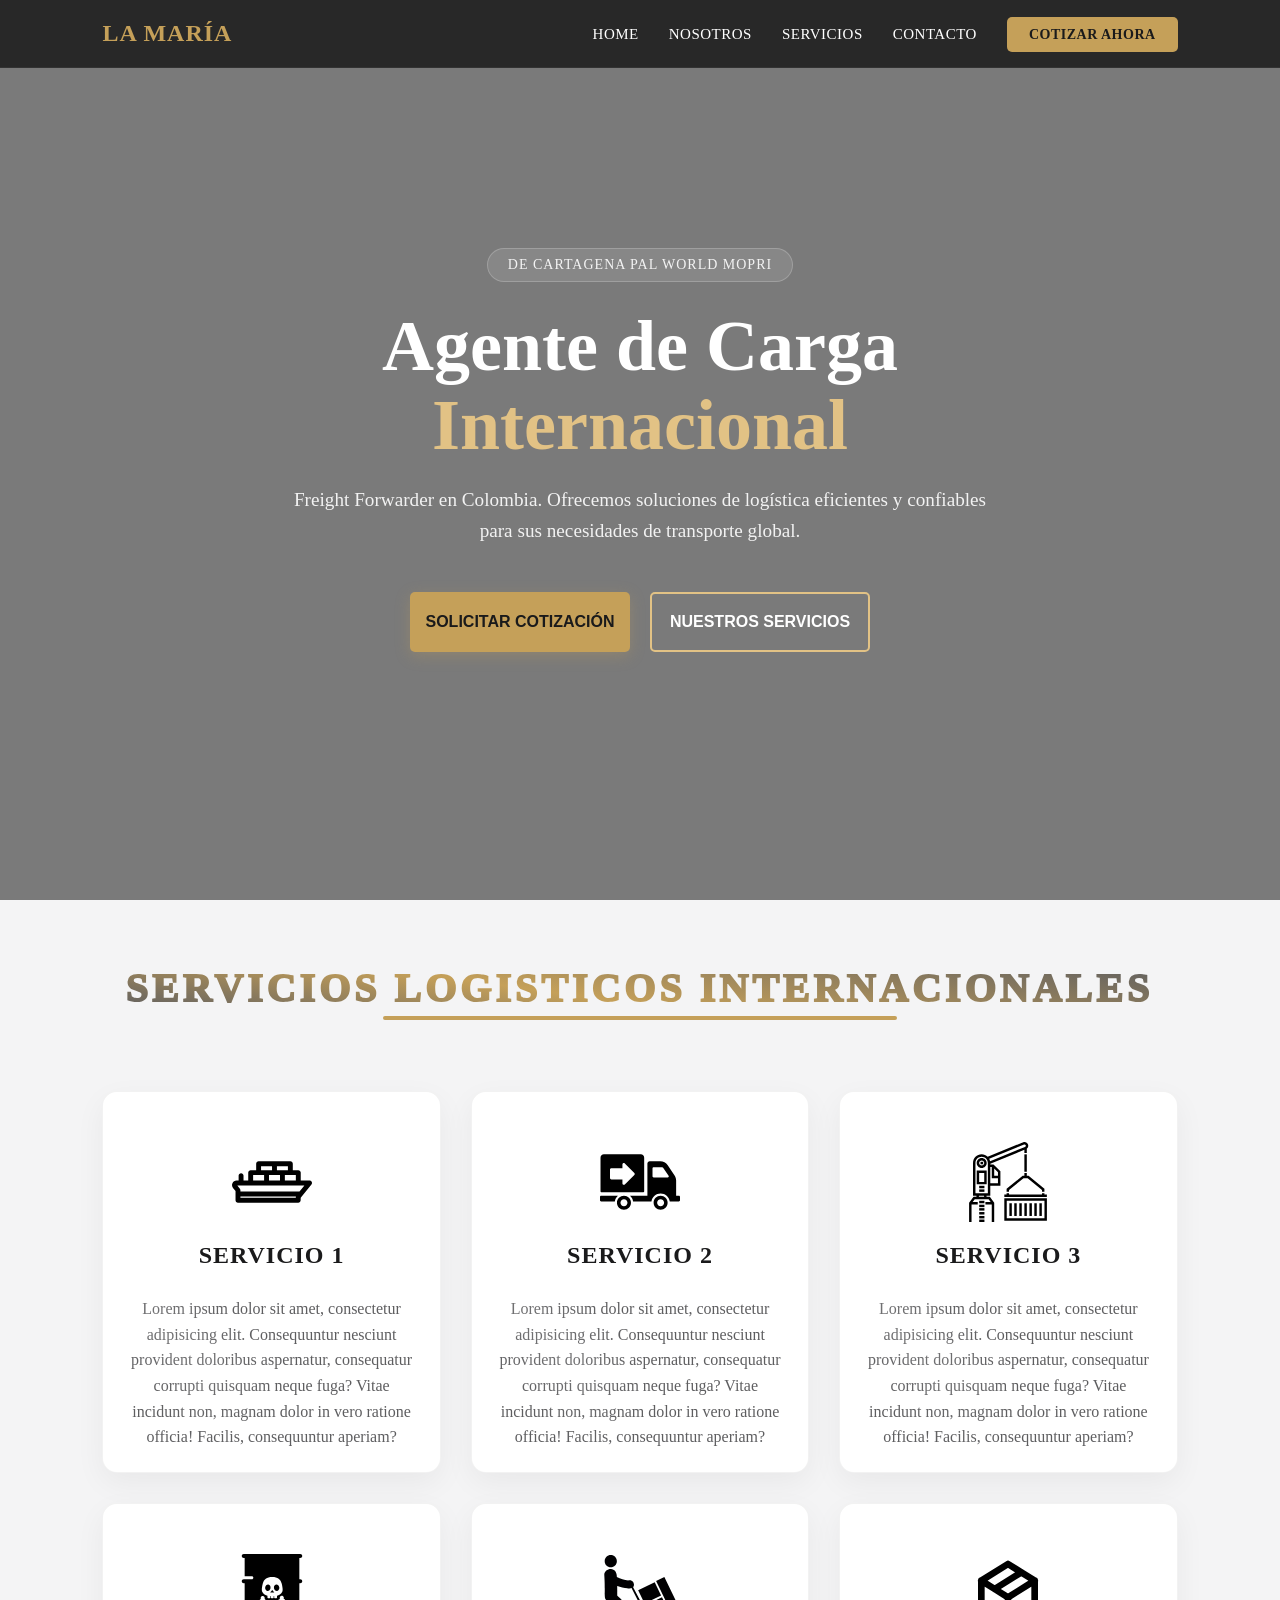
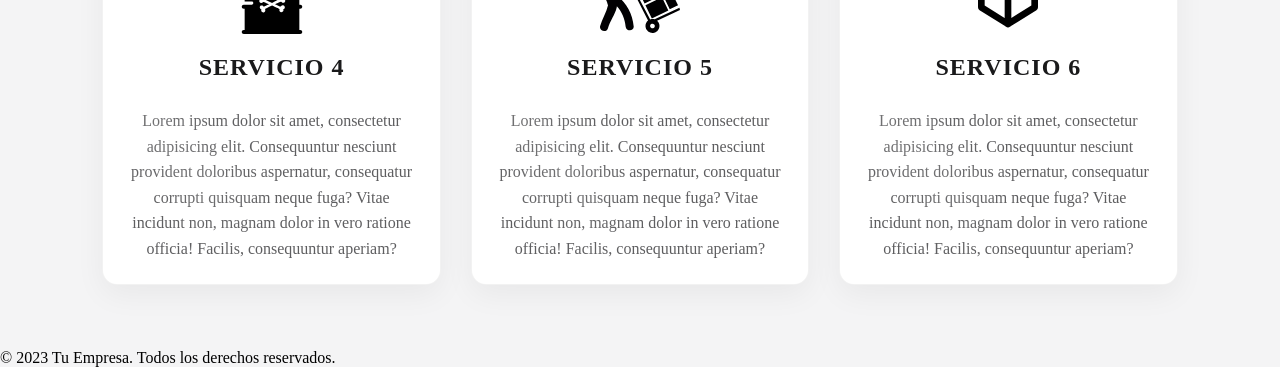
==== index.html @ 813054fd "barra de tareas terminado" ====
<!DOCTYPE html>
<html lang="en">
<head>
    <meta charset="UTF-8">
    <meta name="viewport" content="width=device-width, initial-scale=1.0">
    <link rel="stylesheet" href="css/style.css"> 
    <link rel="stylesheet" href="css/index.css">
    <title>La maría</title>
</head>
<body>
<header>
    <nav class="nav-bar">
        <div class="logo"> 
            <h1>La maría</h1>
        </div>
        <ul class="nav-list">
            <li class="items"><a href="#">Home</a></li>
            <li class="items"><a href="#">Nosotros</a></li>
            <li class="items"><a href="#">Servicios</a></li>
            <li class="items"><a href="#">Contacto</a></li>
            <li><a href="#" class="cta-button">Cotizar Ahora</a></li>
        </ul>
    </nav>
</header>

    <section class="hero-section">
    <div class="hero-content">
        <span class="badge">De cartagena pal world mopri</span>
        <h1 class="section-title-us">Agente de Carga <span>Internacional</span></h1>
        <p class="p-h2-us-section">Freight Forwarder en Colombia. Ofrecemos soluciones de logística eficientes y confiables para sus necesidades de transporte global.</p>
        <div class="hero-buttons">
            <a href="#" class="button-heroes"><button>Solicitar cotización</button></a>
            <a href="#" class="button-heroe"><button>Nuestros servicios</button></a>
        </div>
    </div>
    </section>
    

    <section class="our-servcies-preview">
        <div class="services-content">
            <div class="service">
                <h2 class="title-service">SERVICIOS LOGISTICOS INTERNACIONALES</h2>
                <!-- <p>Lorem ipsum, dolor sit amet consectetur adipisicing elit. Aut cupiditate tempore unde suscipit aliquam illo voluptatum deleniti vitae sunt provident iste rerum, velit facilis nostrum nam ullam, explicabo corrupti reiciendis.</p>  -->
                <div class="cards">
                    <div class="card">
                        <img src="/assets/img-index/buque-carga.svg" alt="Buque de carga">
                        <h3>SERVICIO 1</h3>
                        <p>Lorem ipsum dolor sit amet, consectetur adipisicing elit. Consequuntur nesciunt provident doloribus aspernatur, consequatur corrupti quisquam neque fuga? Vitae incidunt non, magnam dolor in vero ratione officia! Facilis, consequuntur aperiam?</p>
                    </div>
                    <div class="card">
                        <img src="/assets/img-index/camion-carga.svg" alt="Camión de carga">
                        <h3>SERVICIO 2</h3>
                        <p>Lorem ipsum dolor sit amet, consectetur adipisicing elit. Consequuntur nesciunt provident doloribus aspernatur, consequatur corrupti quisquam neque fuga? Vitae incidunt non, magnam dolor in vero ratione officia! Facilis, consequuntur aperiam?</p>
                    </div>
                    <div class="card">
                        <img src="/assets/img-index/freight-port-.svg" alt="Puerto de carga">
                        <h3>SERVICIO 3</h3>
                        <p>Lorem ipsum dolor sit amet, consectetur adipisicing elit. Consequuntur nesciunt provident doloribus aspernatur, consequatur corrupti quisquam neque fuga? Vitae incidunt non, magnam dolor in vero ratione officia! Facilis, consequuntur aperiam?</p>
                    </div>
                    <div class="card">
                        <img src="/assets/img-index/imo-charge.svg" alt="Carga IMO">
                        <h3>SERVICIO 4</h3>
                        <p>Lorem ipsum dolor sit amet, consectetur adipisicing elit. Consequuntur nesciunt provident doloribus aspernatur, consequatur corrupti quisquam neque fuga? Vitae incidunt non, magnam dolor in vero ratione officia! Facilis, consequuntur aperiam?</p>
                    </div>
                    <div class="card">
                        <img src="/assets/img-index/mna-charge.svg" alt="Hombre de carga">
                        <h3>SERVICIO 5</h3>
                        <p>Lorem ipsum dolor sit amet, consectetur adipisicing elit. Consequuntur nesciunt provident doloribus aspernatur, consequatur corrupti quisquam neque fuga? Vitae incidunt non, magnam dolor in vero ratione officia! Facilis, consequuntur aperiam?</p>
                    </div>
                    <div class="card">
                        <img src="/assets/img-index/paquetico.svg" alt="Box de carga">
                        <h3>SERVICIO 6</h3>
                        <p>Lorem ipsum dolor sit amet, consectetur adipisicing elit. Consequuntur nesciunt provident doloribus aspernatur, consequatur corrupti quisquam neque fuga? Vitae incidunt non, magnam dolor in vero ratione officia! Facilis, consequuntur aperiam?</p>
                    </div>
                </div>
            </div>
            
        </div>
    </section>



    <!-- <section class="presencia">
        <h2 class="section-title-presencia">PRESENCIA GLOBAL</h2>
        <p class="p-h2-presencia-section">Con una red global de socios y agentes, estamos presentes en los principales puertos y aeropuertos del mundo, lo que nos permite ofrecer servicios de transporte eficientes y confiables a nivel internacional.
        </p> 
        <img src="/assets/img-index/puertoBAQ.jpeg" alt="Puerto de Barranquilla" class="img-presencia">      
    </section>

    <section class="Choose-us">
        <h2>¿POR QUÉ ELEGIRNOS?</h2>
        <p>Lorem ipsum dolor sit amet, consectetur adipisicing elit. Consequuntur nesciunt provident doloribus aspernatur, consequatur corrupti quisquam neque fuga? Vitae incidunt non, magnam dolor in vero ratione officia! Facilis, consequuntur aperiam?</p>
        <div class="container-cards-choose-us">
            <div>
                <img src="/assets/img-index/excelent operative choose us.svg" alt="Excelente Operativa">
                <h3>Excelente Operativa</h3>
                <p>Lorem ipsum dolor sit amet consectetur adipisicing elit. Modi atque facilis nostrum voluptate, sit nam odio nisi sapiente animi recusandae consectetur vero est eos ex explicabo sed omnis natus fugiat.</p>
            </div>
            <div>
                <img src="/assets/img-index/shield-choose us.svg" alt="Protección a la carga">
                <h3>Proteccion a la carga</h3>
                <p>Lorem ipsum dolor sit amet consectetur adipisicing elit. Commodi, nobis! Ad dicta tempora atque qui quasi. Totam ipsum reprehenderit, iste omnis magni autem voluptatum saepe dolores velit, sapiente quas ullam.</p>
            </div>
            <div>
                <img src="/assets/img-index/team-choose us.svg" alt="Equipo Profesional">
                <h3>Equipo Profesional</h3>
                <p>Lorem ipsum dolor sit amet consectetur adipisicing elit. Commodi, nobis! Ad dicta tempora atque qui quasi. Totam ipsum reprehenderit, iste omnis magni autem voluptatum saepe dolores velit, sapiente quas ullam.</p>
            </div>
            <div>
                <img src="/assets/img-index/time-choose us.svg" alt="Ejecución a tiempo">
                <h3>Trabajo eficiente a tiempo</h3>
                <p>Lorem ipsum dolor sit amet consectetur adipisicing elit. Commodi, nobis! Ad dicta tempora atque qui quasi. Totam ipsum reprehenderit, iste omnis magni autem voluptatum saepe dolores velit, sapiente quas ullam.</p>
            </div>
        </div>
    </section> -->
    <footer>
        <p>&copy; 2023 Tu Empresa. Todos los derechos reservados.</p>
    </footer>
</body>
</html>
---- css/style.css ----
*{
    margin: 0;
    padding: 0;
    box-sizing: border-box;
}

:root {
  /* --- COLORES PRIMARIOS (La identidad de la carga y logística) --- */
  --primario-negro: #1A1A1B;      /* Para textos, menús y secciones fuertes */
  --primario-blanco: #FFFFFF;     /* Para fondos limpios y legibilidad */
  --primario-gris-fondo: #F4F4F5; /* Para separar secciones (como el footer o cards) */

  /* --- COLORES SECUNDARIOS (El toque Premium y de Acción) --- */
  --secundario-dorado: #C5A059;   /* El color principal de botones y logos */
  --secundario-dorado-luz: #E2C285; /* Para efectos hover o detalles sutiles */
  --secundario-gris-texto: #5E5E60; /* Para textos menos importantes (descripciones) */
  --sombra-suave: rgba(0,0,0,0.05);
  --sombra-media: rgba(0,0,0,0.5);
  --sombre-fuerte: rgba(197, 160, 89, 0.2);
  --letra-suave:rgba(255,255,255,0.9);
}
body {
    background-color: var(--primario-gris-fondo);
}
.nav-bar {
    width: 100%;
    position: fixed;
    top: 0;
    left: 0;
    z-index: 1000;
    display: flex;
    justify-content: space-between;
    align-items: center;
    padding: 20px 8%; 
    background-color: rgba(26, 26, 27, 0.85); 
    backdrop-filter: blur(10px); 
    border-bottom: 1px solid rgba(255, 255, 255, 0.05);
    transition: all 0.3s ease;
}

.logo h1 {
    color: var(--secundario-dorado); 
    font-size: 24px;
    font-weight: 700;
    letter-spacing: 1px;
    text-transform: uppercase;
}

.nav-list {
    list-style: none;
    display: flex;
    align-items: center;
    gap: 30px; 
}

.nav-list li a {
    text-decoration: none;
    color: var(--primario-blanco);
    font-size: 15px;
    font-weight: 500;
    text-transform: uppercase;
    letter-spacing: 0.5px;
    transition: color 0.3s ease;
    position: relative;
}


.nav-list li a::after {
    content: '';
    position: absolute;
    width: 0;
    height: 2px;
    bottom: -5px;
    left: 0;
    background-color: var(--secundario-dorado);
    transition: width 0.3s ease;
}

.nav-list li a:hover::after {
    width: 100%;
}

.nav-list li a:hover {
    color: var(--secundario-dorado-luz);
}

.nav-bar .cta-button {
    padding: 10px 22px;
    background-color: var(--secundario-dorado);
    color: var(--primario-negro);
    border-radius: 5px;
    font-weight: 700;
    font-size: 14px;
    text-decoration: none;
    transition: background 0.3s ease, transform 0.2s ease;
}

.nav-bar .cta-button:hover {
    background-color: var(--secundario-dorado-luz);
    transform: translateY(-2px);
}
---- css/index.css ----
@import 'style.css';

@import 'style.css';

.hero-section {

    background: linear-gradient(var(--sombra-media), var(--sombra-media)), 
                url('https://images.unsplash.com/photo-1586528116311-ad8dd3c8310d?q=80&w=2070&auto=format&fit=crop'); 
    background-size: cover;
    background-position: center;
    background-attachment: fixed; 
    width: 100%;
    height: 100vh;
    display: flex;
    flex-direction: column;
    align-items: center; 
    justify-content: center; 
    text-align: center; 
    padding: 0 20px;
    color: var(--primario-blanco);
}

.badge {

    background-color: rgba(255, 255, 255, 0.1);
    padding: 8px 20px;
    border-radius: 50px;
    font-size: 14px;
    text-transform: uppercase;
    letter-spacing: 1px;
    border: 1px solid rgba(255, 255, 255, 0.2);
    margin-bottom: 25px;
    display: inline-block;
    color: var(--letra-suave);
}

.hero-section h1 {
    font-size: 4.5rem; 
    width: 100%;
    max-width: 900px;
    margin-bottom: 20px;
    color: var(--primario-blanco);
    font-weight: 700;
    line-height: 1.1;
}


.hero-section h1 span {
    color: var(--secundario-dorado-luz);
}

.hero-section p {
    font-size: 1.2rem;
    max-width: 700px;
    margin: 0 auto 45px auto;
    color: var(--letra-suave); 
    line-height: 1.6;
}

.hero-buttons {
    display: flex;
    gap: 20px;
    justify-content: center;
}

.hero-section a button {
    width: 220px; 
    height: 60px;
    border-radius: 5px; 
    font-weight: 700;
    font-size: 16px;
    cursor: pointer;
    transition: all 0.3s ease;
    border: none;
    text-transform: uppercase;
}

.button-heroes button {
    background-color: var(--secundario-dorado);
    color: var(--primario-negro); 
    box-shadow: 0 4px 15px rgba(197, 160, 89, 0.3);
}

.button-heroes button:hover {
    background-color: var(--secundario-dorado-luz);
    transform: translateY(-3px);
}


.button-heroe button {
    background-color: transparent !important;
    border: 2px solid var(--secundario-dorado-luz) !important;
    color: var(--primario-blanco) !important;
    margin-left: 0; /* Limpiamos el margen anterior */
}

.button-heroe button:hover {
    background-color: rgba(226, 194, 133, 0.1) !important; 
    transform: translateY(-3px);
}

.our-servcies-preview {
    min-height: 100vh;  
    width: 100%;
    background-color: ;
}  


.services-content{
    padding: 5% 8%;
} 

.service{
    display: flex;
    flex-direction: column;
    align-items: center;

}
.title-service{
    color: var(--primario-negro) ;
    font-size: 2.5rem;
    -webkit-text-stroke-width: 2px ;
    -webkit-text-stroke-color: transparent;
    letter-spacing: 4px;
    background-color: var(--secundario-dorado-luz);
    background: linear-gradient(8deg, var(--secundario-gris-texto) 0%, var(--secundario-dorado) 41%, var(--secundario-gris-texto) 100%);
    -webkit-background-clip: text;
    -webkit-text-fill-color: transparent;
    position: relative;
}
.title-service:after{
    content: "";
    position: absolute;
    top: 110%;
    left: 25%;
    height: 4px;
    width: 50%;
    border-radius: 10px;
    background-color: var(--secundario-dorado);
}
.cards{
    display: grid;
    grid-template-columns: repeat(3,1fr);
    gap: 30px;
    margin-top: 80px;
}
.card{
    min-height: 350px;
    width: 100%;
    max-width: 370px;
    background-color: var(--primario-blanco);
    padding: 3% 8%;
    border: 0.2px solid var(--sombra-suave);
    border-radius: 15px;
    box-shadow: 0 10px 30px var(--sombra-suave);
    transition:all .4s ease;
    display: flex;
    align-items: center;
    flex-direction: column;
    position: relative;
    overflow: hidden;
}
.card:after{
    content: "";
    position: absolute;
    top: 150px;
    left: -200px;
    width: 120%;
    transform: rotate(50deg);
    background-color: #fff;
    height: 18px;
    filter: blur(30px);
    opacity: 0.5;
    transition: 1s;

}
.card:hover:after{
    width: 225%;
    top: -100%;
}

.card img{
    width: 80px;
    height: auto;
    color: black;
    margin-top: 40px;
    margin-bottom: 20px;
    font-size: 4.8rem;
    object-fit: contain;
}

.card h3{
    color: var(--primario-negro);
    margin-bottom: 15px;
    text-align: center;
    font-size: 1.5rem;
    font-weight: 600;
    letter-spacing: 1px;

}
.card p{
    text-align: center;
    width: 100%;
    margin: 12px 0;
    color: var(--secundario-gris-texto);
    font-size: 1rem;
    line-height: 1.6;
}
.card:hover{
    transform: translateY(-8px);
    border-color: var(--secundario-dorado);
    box-shadow: 0 15px 40px var(--sombra-fuerte);
}
.card:hover img{
    filter: sepia(1) saturate(5) hue-rotate(10deg);
}
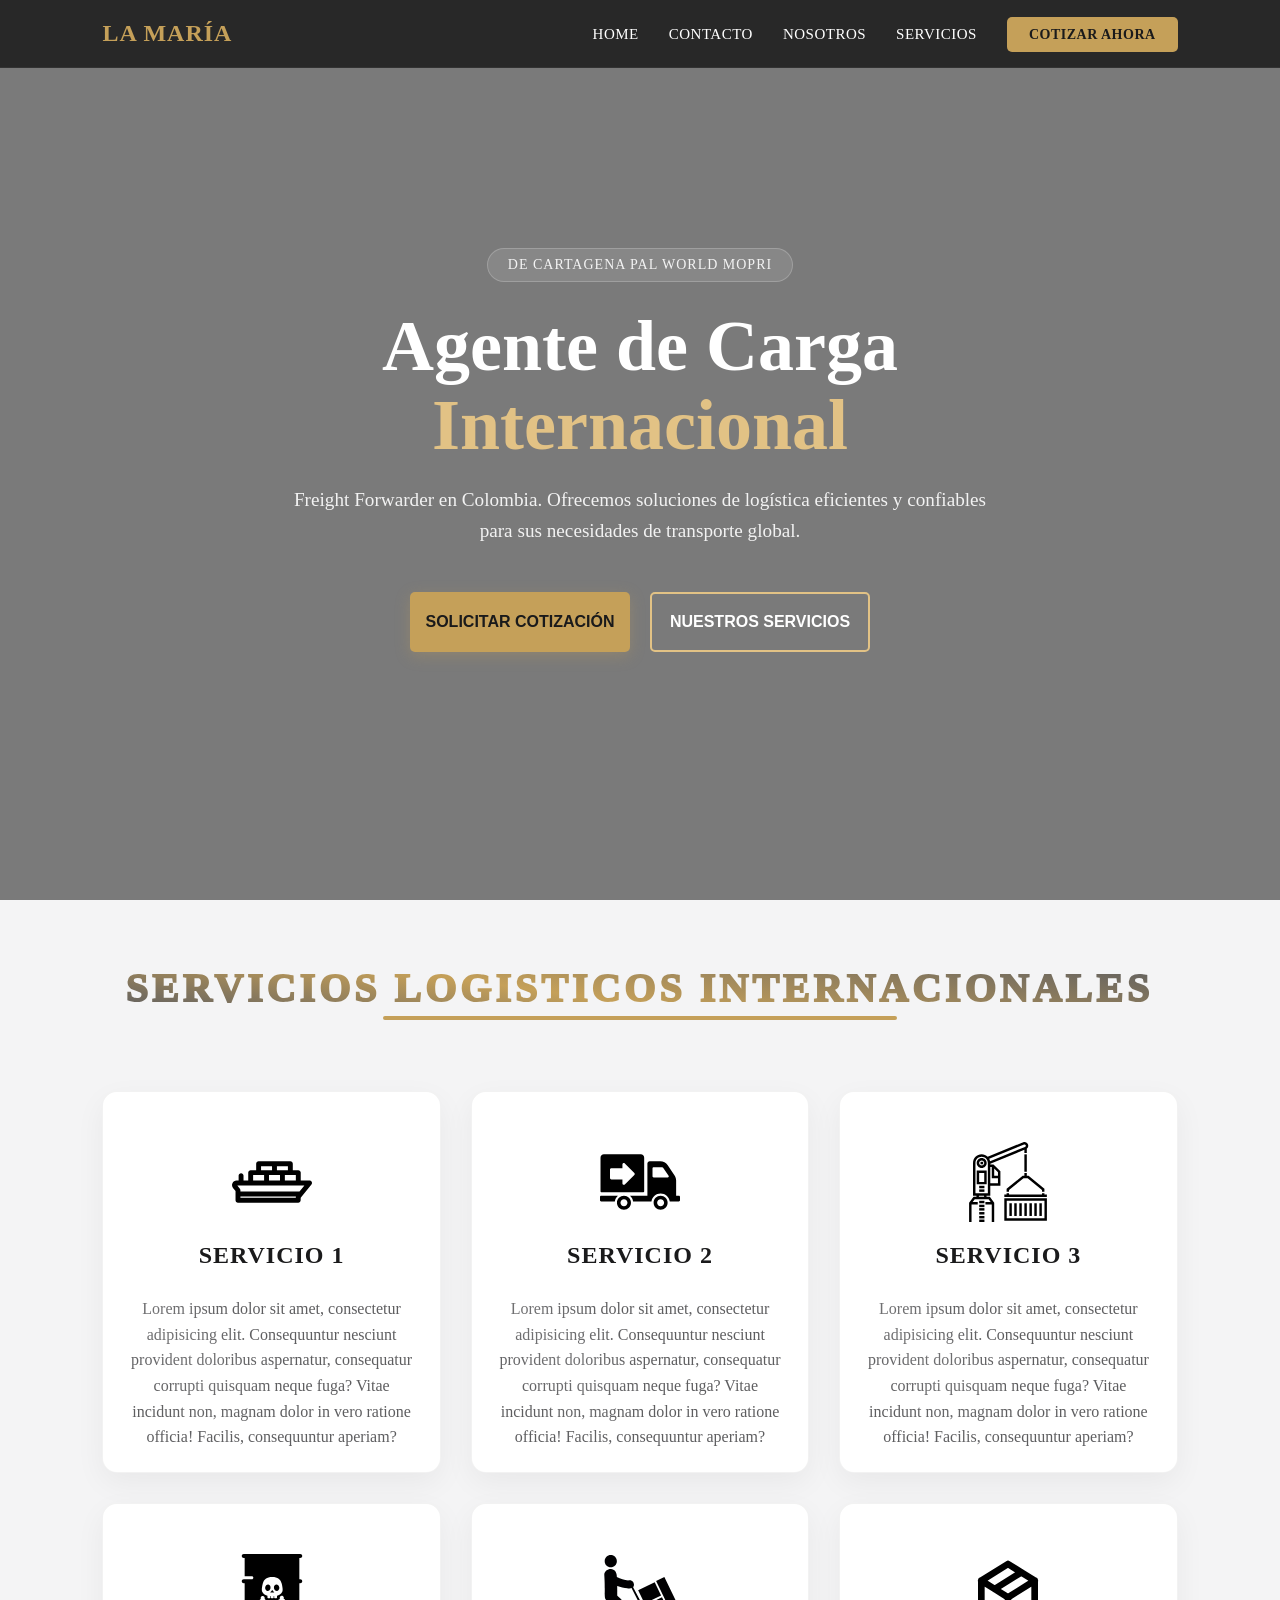
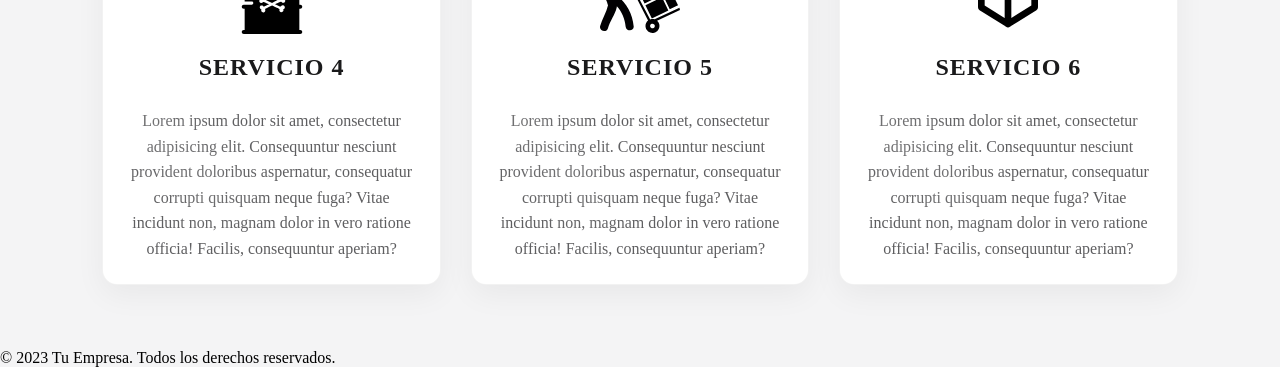
==== commit 9fbab869: "Merge branch 'main' into ancisar" ====
--- a/index.html
+++ b/index.html
@@ -14,10 +14,12 @@
             <h1>La maría</h1>
         </div>
         <ul class="nav-list">
-            <li class="items"><a href="#">Home</a></li>
-            <li class="items"><a href="#">Nosotros</a></li>
-            <li class="items"><a href="#">Servicios</a></li>
-            <li class="items"><a href="#">Contacto</a></li>
+            <ul class="nav-list">
+                <li class="items"><a href="index.html">Home</a></li>
+                <li class="items"><a href="contactos.html">Contacto</a></li>
+                <li class="items"><a href="nosotros.html">Nosotros</a></li>
+                <li class="items"><a href="productos.html">Servicios</a></li>
+            </ul>
             <li><a href="#" class="cta-button">Cotizar Ahora</a></li>
         </ul>
     </nav>
--- a/css/style.css
+++ b/css/style.css
@@ -14,10 +14,10 @@
   --secundario-dorado: #C5A059;   /* El color principal de botones y logos */
   --secundario-dorado-luz: #E2C285; /* Para efectos hover o detalles sutiles */
   --secundario-gris-texto: #5E5E60; /* Para textos menos importantes (descripciones) */
-  --sombra-suave: rgba(0,0,0,0.05);
-  --sombra-media: rgba(0,0,0,0.5);
-  --sombre-fuerte: rgba(197, 160, 89, 0.2);
-  --letra-suave:rgba(255,255,255,0.9);
+    --sombra-suave: rgba(0,0,0,0.05);
+    --sombra-media: rgba(0,0,0,0.5);
+    --sombre-fuerte: rgba(197, 160, 89, 0.2);
+    --letra-suave:rgba(255,255,255,0.9);
 }
 body {
     background-color: var(--primario-gris-fondo);
@@ -63,8 +63,6 @@
     transition: color 0.3s ease;
     position: relative;
 }
-
-
 .nav-list li a::after {
     content: '';
     position: absolute;
@@ -98,4 +96,202 @@
 .nav-bar .cta-button:hover {
     background-color: var(--secundario-dorado-luz);
     transform: translateY(-2px);
+}
+
+
+/* Nosotros */
+.subtitulo{
+    color: #E2C285;;
+    letter-spacing: 2px;
+}
+.contenedor-nosotros{
+    background-image: linear-gradient(rgba(0,0,0,0.5), rgba(0,0,0,0.5)), url('https://plus.unsplash.com/premium_photo-1661963219843-f1a50a6cfcd3?q=80&w=1470&auto=format&fit=crop&ixlib=rb-4.1.0&ixid=M3wxMjA3fDB8MHxwaG90by1wYWdlfHx8fGVufDB8fHx8fA%3D%3D');
+    background-size: cover;
+    background-position: center;     
+    display: flex;
+    justify-content: center; 
+    align-items: center;
+    height: 400px;         
+    color: white;
+    text-align: center;  
+}
+.contenido-nosotros h1 {
+    font-size: 3rem;
+    margin: 10px 0;
+}
+.descripcion{
+    max-width: 600px;
+    margin-left: auto;
+    margin-right: auto;
+    line-height: 1.5;
+}
+
+/*MISIÓN Y VISIÓN*/
+.mision-vision {
+    padding: 60px 10px; 
+    background: #f9fafb;
+}
+.mv-contenedor {
+    display: flex;
+    justify-content: center;
+    gap: 80px;
+    max-width: 1100px;
+    margin: 0 auto;
+}
+.mv-tarjeta {
+    flex: 1;
+    max-width: 550px;
+    background: #f3f3f5d0;
+    padding: 60px;
+    border-radius: 12px;
+}
+.mv-tarjeta h2 {
+    font-size: 25px;
+    margin-bottom: 20px;
+    color: #0f172a;
+}
+.mv-tarjeta p {
+    font-size: 20px;
+    line-height: 1.5;
+    color: #6b7280;
+}
+
+/* Valores */
+.valores {
+    padding: 100px 20px;
+    text-align: center;
+    background-color:#F4F4F5
+}
+.valores h2 {
+    font-size: 32px;
+    margin-bottom: 50px;
+    color: #0f172a;
+}
+.valores-contenedor {
+    display: grid;
+    grid-template-columns: repeat(4, 1fr);
+    gap: 30px;
+    max-width: 1100px;
+    margin: 0 auto;
+}
+.valor-tarjeta {
+    background: #f5f6f8;
+    padding: 30px;
+    border-radius: 12px;
+    box-shadow: 0 10px 25px rgba(0,0,0,0.05);
+    transition: 0.3s;
+}
+.valor-tarjeta h3 {
+    font-size: 18px;
+    margin-bottom: 10px;
+    color: #0f172a;
+}
+.valor-tarjeta p {
+    font-size: 14px;
+    color: #6b7280;
+    line-height: 1.6;
+}
+
+/* Estadisticas */
+.estadisticas {
+    background: #C5A059;
+    color: #ffffff;
+    text-align: center;
+    padding: 40px 20px;
+}
+.estadisticas h2 {
+    font-size: 28px;
+    margin-bottom: 50px;
+}
+.stats-contenedor {
+    display: grid;
+    grid-template-columns: repeat(4, 1fr);
+    max-width: 1000px;
+    margin: 0 auto;
+    gap: 40px;
+}
+.stat-tarjeta {
+    display: flex;
+    flex-direction: column;
+    align-items: center;
+}
+.stat-numero {
+    font-size: 36px;
+    font-weight: bold;
+    margin-bottom: 10px;
+}
+.stat-etiqueta {
+    font-size: 14px;
+}
+
+/* CONTACTO */
+.contacto{
+    padding: 100px 20px 60px;
+    text-align: center;
+    background-color: #f9fafb;
+}
+.contacto-subtitle {
+    color: #C5A059;
+    font-size: 12px;
+    letter-spacing: 2px;
+    margin-bottom: 10px;
+    font-weight: bold;
+}
+.contacto-title {
+    font-size: 42px;
+    font-weight: bold;
+    color: #0f172a;
+    margin-bottom: 20px;
+}
+.contacto-text {
+    max-width: 600px;
+    margin: 0 auto;
+    font-size: 16px;
+    color: #6b7280;
+    line-height: 1.6;
+}
+.contacto-formulario {
+    padding: 100px 20px;
+    background: #f9fafb;
+}
+.contacto-form {
+    background: #f5f6f8;
+    padding: 40px;
+    border-radius: 12px;
+    max-width: 900px;
+    margin: 0 auto;
+}
+.form-grid {
+    display: grid;
+    grid-template-columns: repeat(2, 1fr);
+    gap: 20px;
+}
+.form-group {
+    display: flex;
+    flex-direction: column;
+}
+.form-group label {
+    margin-bottom: 6px;
+    font-size: 14px;
+    color: #0f172a;
+}
+.form-group input,
+.form-group select {
+    padding: 12px;
+    border-radius: 8px;
+    border: 1px solid #d1d5db;
+    font-size: 14px;
+    outline: none;
+    transition: 0.2s;
+}
+.btn-contacto {
+    margin-top: 30px;
+    padding: 14px 20px;
+    background: #C5A059;
+    color: white;
+    border: none;
+    border-radius: 8px;
+    cursor: pointer;
+    font-weight: bold;
+    transition: 0.3s;
 }
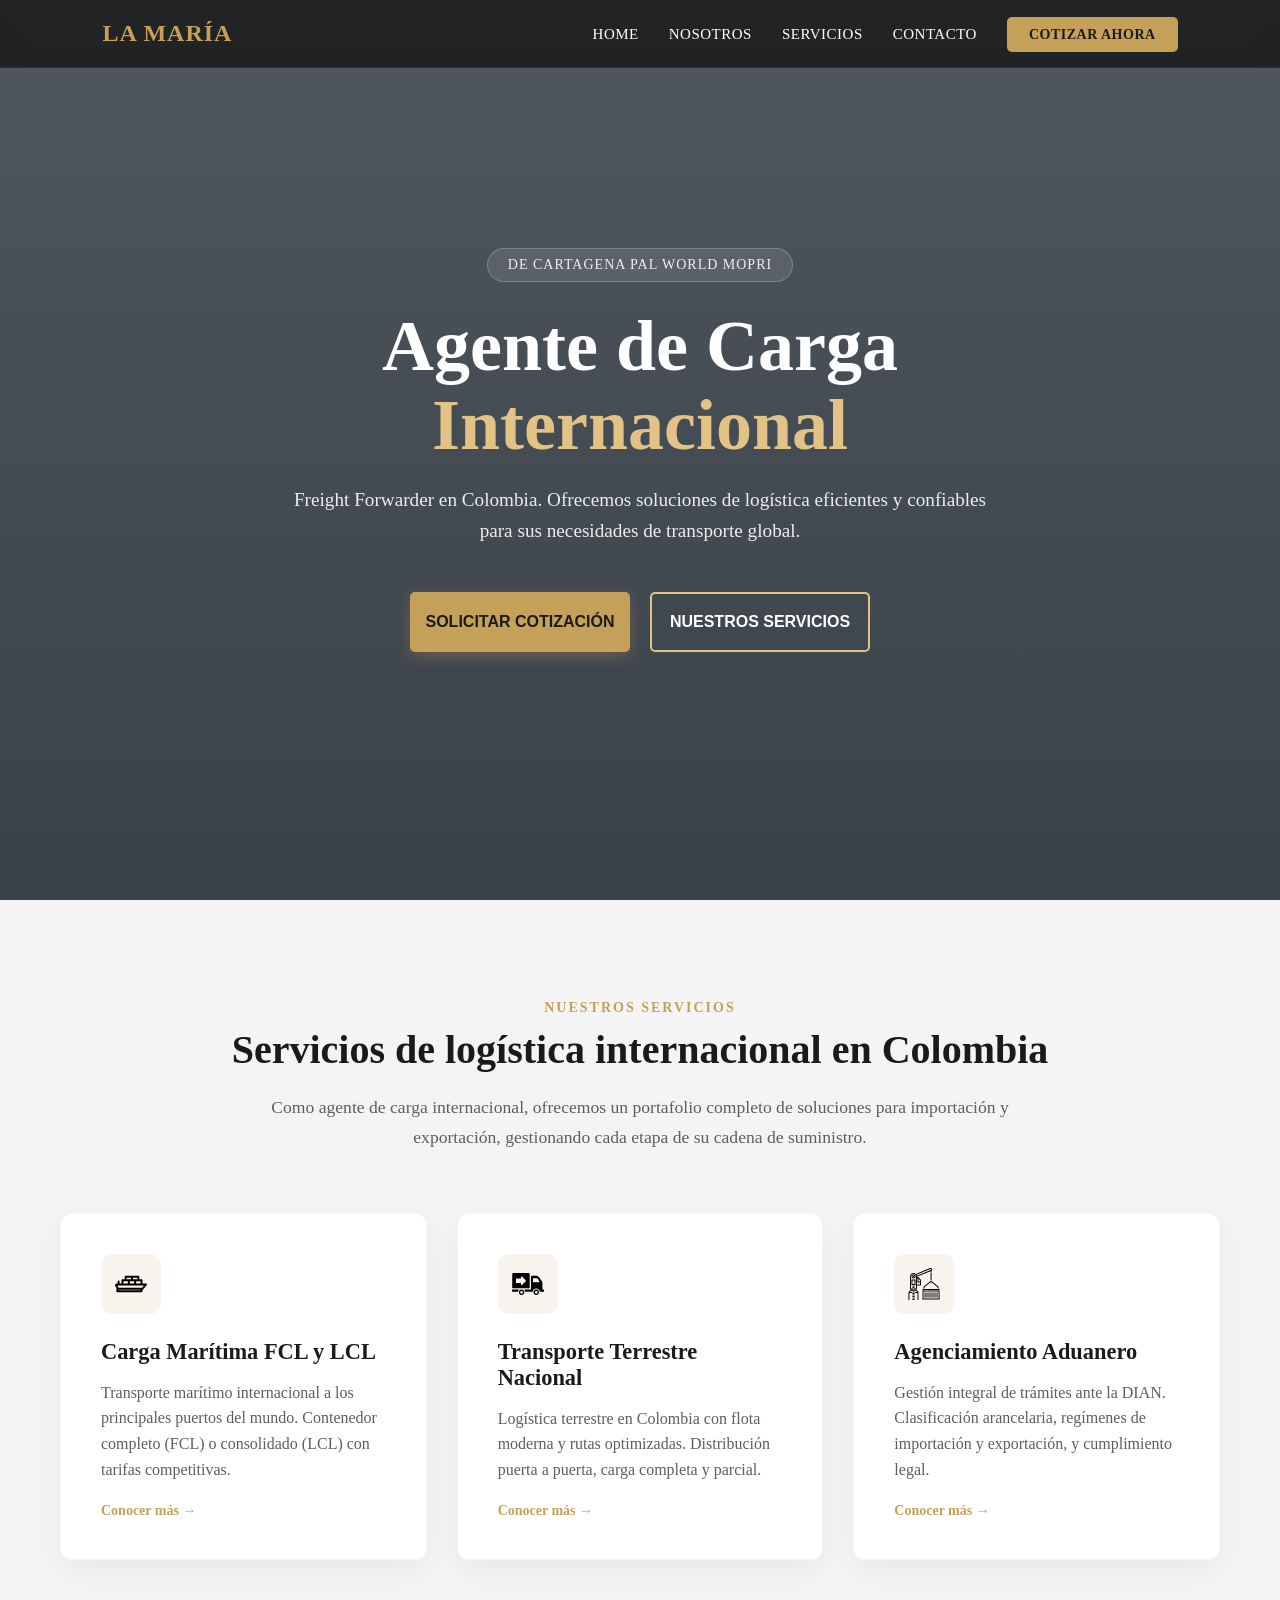
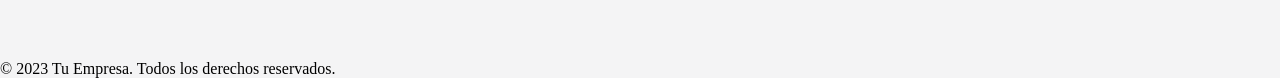
==== commit 541fa182: "cambios" ====
--- a/index.html
+++ b/index.html
@@ -14,12 +14,10 @@
             <h1>La maría</h1>
         </div>
         <ul class="nav-list">
-            <ul class="nav-list">
-                <li class="items"><a href="index.html">Home</a></li>
-                <li class="items"><a href="contactos.html">Contacto</a></li>
-                <li class="items"><a href="nosotros.html">Nosotros</a></li>
-                <li class="items"><a href="productos.html">Servicios</a></li>
-            </ul>
+            <li class="items"><a href="#">Home</a></li>
+            <li class="items"><a href="#">Nosotros</a></li>
+            <li class="items"><a href="#">Servicios</a></li>
+            <li class="items"><a href="#">Contacto</a></li>
             <li><a href="#" class="cta-button">Cotizar Ahora</a></li>
         </ul>
     </nav>
@@ -36,49 +34,39 @@
         </div>
     </div>
     </section>
-    
+    <section class="our-servcies-preview">
+    <div class="services-content">
+        <div class="service-header">
+            <span class="sub-title">Nuestros Servicios</span>
+            <h2 class="title-main">Servicios de logística internacional en Colombia</h2>
+            <p class="desc-main">Como agente de carga internacional, ofrecemos un portafolio completo de soluciones para importación y exportación, gestionando cada etapa de su cadena de suministro.</p>
+        </div>
 
-    <section class="our-servcies-preview">
-        <div class="services-content">
-            <div class="service">
-                <h2 class="title-service">SERVICIOS LOGISTICOS INTERNACIONALES</h2>
-                <!-- <p>Lorem ipsum, dolor sit amet consectetur adipisicing elit. Aut cupiditate tempore unde suscipit aliquam illo voluptatum deleniti vitae sunt provident iste rerum, velit facilis nostrum nam ullam, explicabo corrupti reiciendis.</p>  -->
-                <div class="cards">
-                    <div class="card">
-                        <img src="/assets/img-index/buque-carga.svg" alt="Buque de carga">
-                        <h3>SERVICIO 1</h3>
-                        <p>Lorem ipsum dolor sit amet, consectetur adipisicing elit. Consequuntur nesciunt provident doloribus aspernatur, consequatur corrupti quisquam neque fuga? Vitae incidunt non, magnam dolor in vero ratione officia! Facilis, consequuntur aperiam?</p>
-                    </div>
-                    <div class="card">
-                        <img src="/assets/img-index/camion-carga.svg" alt="Camión de carga">
-                        <h3>SERVICIO 2</h3>
-                        <p>Lorem ipsum dolor sit amet, consectetur adipisicing elit. Consequuntur nesciunt provident doloribus aspernatur, consequatur corrupti quisquam neque fuga? Vitae incidunt non, magnam dolor in vero ratione officia! Facilis, consequuntur aperiam?</p>
-                    </div>
-                    <div class="card">
-                        <img src="/assets/img-index/freight-port-.svg" alt="Puerto de carga">
-                        <h3>SERVICIO 3</h3>
-                        <p>Lorem ipsum dolor sit amet, consectetur adipisicing elit. Consequuntur nesciunt provident doloribus aspernatur, consequatur corrupti quisquam neque fuga? Vitae incidunt non, magnam dolor in vero ratione officia! Facilis, consequuntur aperiam?</p>
-                    </div>
-                    <div class="card">
-                        <img src="/assets/img-index/imo-charge.svg" alt="Carga IMO">
-                        <h3>SERVICIO 4</h3>
-                        <p>Lorem ipsum dolor sit amet, consectetur adipisicing elit. Consequuntur nesciunt provident doloribus aspernatur, consequatur corrupti quisquam neque fuga? Vitae incidunt non, magnam dolor in vero ratione officia! Facilis, consequuntur aperiam?</p>
-                    </div>
-                    <div class="card">
-                        <img src="/assets/img-index/mna-charge.svg" alt="Hombre de carga">
-                        <h3>SERVICIO 5</h3>
-                        <p>Lorem ipsum dolor sit amet, consectetur adipisicing elit. Consequuntur nesciunt provident doloribus aspernatur, consequatur corrupti quisquam neque fuga? Vitae incidunt non, magnam dolor in vero ratione officia! Facilis, consequuntur aperiam?</p>
-                    </div>
-                    <div class="card">
-                        <img src="/assets/img-index/paquetico.svg" alt="Box de carga">
-                        <h3>SERVICIO 6</h3>
-                        <p>Lorem ipsum dolor sit amet, consectetur adipisicing elit. Consequuntur nesciunt provident doloribus aspernatur, consequatur corrupti quisquam neque fuga? Vitae incidunt non, magnam dolor in vero ratione officia! Facilis, consequuntur aperiam?</p>
-                    </div>
-                </div>
+        <div class="cards">
+            <div class="card">
+                <div class="icon-box"><img src="/assets/img-index/buque-carga.svg" alt="Carga Marítima"></div>
+                <h3>Carga Marítima FCL y LCL</h3>
+                <p>Transporte marítimo internacional a los principales puertos del mundo. Contenedor completo (FCL) o consolidado (LCL) con tarifas competitivas.</p>
+                <a href="#" class="learn-more">Conocer más →</a>
             </div>
-            
-        </div>
-    </section>
+
+            <div class="card">
+                <div class="icon-box"><img src="/assets/img-index/camion-carga.svg" alt="Transporte Terrestre"></div>
+                <h3>Transporte Terrestre Nacional</h3>
+                <p>Logística terrestre en Colombia con flota moderna y rutas optimizadas. Distribución puerta a puerta, carga completa y parcial.</p>
+                <a href="#" class="learn-more">Conocer más →</a>
+            </div>
+
+            <div class="card">
+                <div class="icon-box"><img src="/assets/img-index/freight-port-.svg" alt="Agenciamiento Aduanero"></div>
+                <h3>Agenciamiento Aduanero</h3>
+                <p>Gestión integral de trámites ante la DIAN. Clasificación arancelaria, regímenes de importación y exportación, y cumplimiento legal.</p>
+                <a href="#" class="learn-more">Conocer más →</a>
+            </div>
+
+            </div>
+    </div>
+</section>
 
 
 
--- a/css/style.css
+++ b/css/style.css
@@ -14,10 +14,10 @@
   --secundario-dorado: #C5A059;   /* El color principal de botones y logos */
   --secundario-dorado-luz: #E2C285; /* Para efectos hover o detalles sutiles */
   --secundario-gris-texto: #5E5E60; /* Para textos menos importantes (descripciones) */
-    --sombra-suave: rgba(0,0,0,0.05);
-    --sombra-media: rgba(0,0,0,0.5);
-    --sombre-fuerte: rgba(197, 160, 89, 0.2);
-    --letra-suave:rgba(255,255,255,0.9);
+  --sombra-suave: rgba(0,0,0,0.05);
+  --sombra-media: rgba(0,0,0,0.5);
+  --sombre-fuerte: rgba(197, 160, 89, 0.2);
+  --letra-suave:rgba(255,255,255,0.9);
 }
 body {
     background-color: var(--primario-gris-fondo);
@@ -63,6 +63,8 @@
     transition: color 0.3s ease;
     position: relative;
 }
+
+
 .nav-list li a::after {
     content: '';
     position: absolute;
@@ -95,203 +97,6 @@
 
 .nav-bar .cta-button:hover {
     background-color: var(--secundario-dorado-luz);
+    color: var(--primario-negro);
     transform: translateY(-2px);
-}
-
-
-/* Nosotros */
-.subtitulo{
-    color: #E2C285;;
-    letter-spacing: 2px;
-}
-.contenedor-nosotros{
-    background-image: linear-gradient(rgba(0,0,0,0.5), rgba(0,0,0,0.5)), url('https://plus.unsplash.com/premium_photo-1661963219843-f1a50a6cfcd3?q=80&w=1470&auto=format&fit=crop&ixlib=rb-4.1.0&ixid=M3wxMjA3fDB8MHxwaG90by1wYWdlfHx8fGVufDB8fHx8fA%3D%3D');
-    background-size: cover;
-    background-position: center;     
-    display: flex;
-    justify-content: center; 
-    align-items: center;
-    height: 400px;         
-    color: white;
-    text-align: center;  
-}
-.contenido-nosotros h1 {
-    font-size: 3rem;
-    margin: 10px 0;
-}
-.descripcion{
-    max-width: 600px;
-    margin-left: auto;
-    margin-right: auto;
-    line-height: 1.5;
-}
-
-/*MISIÓN Y VISIÓN*/
-.mision-vision {
-    padding: 60px 10px; 
-    background: #f9fafb;
-}
-.mv-contenedor {
-    display: flex;
-    justify-content: center;
-    gap: 80px;
-    max-width: 1100px;
-    margin: 0 auto;
-}
-.mv-tarjeta {
-    flex: 1;
-    max-width: 550px;
-    background: #f3f3f5d0;
-    padding: 60px;
-    border-radius: 12px;
-}
-.mv-tarjeta h2 {
-    font-size: 25px;
-    margin-bottom: 20px;
-    color: #0f172a;
-}
-.mv-tarjeta p {
-    font-size: 20px;
-    line-height: 1.5;
-    color: #6b7280;
-}
-
-/* Valores */
-.valores {
-    padding: 100px 20px;
-    text-align: center;
-    background-color:#F4F4F5
-}
-.valores h2 {
-    font-size: 32px;
-    margin-bottom: 50px;
-    color: #0f172a;
-}
-.valores-contenedor {
-    display: grid;
-    grid-template-columns: repeat(4, 1fr);
-    gap: 30px;
-    max-width: 1100px;
-    margin: 0 auto;
-}
-.valor-tarjeta {
-    background: #f5f6f8;
-    padding: 30px;
-    border-radius: 12px;
-    box-shadow: 0 10px 25px rgba(0,0,0,0.05);
-    transition: 0.3s;
-}
-.valor-tarjeta h3 {
-    font-size: 18px;
-    margin-bottom: 10px;
-    color: #0f172a;
-}
-.valor-tarjeta p {
-    font-size: 14px;
-    color: #6b7280;
-    line-height: 1.6;
-}
-
-/* Estadisticas */
-.estadisticas {
-    background: #C5A059;
-    color: #ffffff;
-    text-align: center;
-    padding: 40px 20px;
-}
-.estadisticas h2 {
-    font-size: 28px;
-    margin-bottom: 50px;
-}
-.stats-contenedor {
-    display: grid;
-    grid-template-columns: repeat(4, 1fr);
-    max-width: 1000px;
-    margin: 0 auto;
-    gap: 40px;
-}
-.stat-tarjeta {
-    display: flex;
-    flex-direction: column;
-    align-items: center;
-}
-.stat-numero {
-    font-size: 36px;
-    font-weight: bold;
-    margin-bottom: 10px;
-}
-.stat-etiqueta {
-    font-size: 14px;
-}
-
-/* CONTACTO */
-.contacto{
-    padding: 100px 20px 60px;
-    text-align: center;
-    background-color: #f9fafb;
-}
-.contacto-subtitle {
-    color: #C5A059;
-    font-size: 12px;
-    letter-spacing: 2px;
-    margin-bottom: 10px;
-    font-weight: bold;
-}
-.contacto-title {
-    font-size: 42px;
-    font-weight: bold;
-    color: #0f172a;
-    margin-bottom: 20px;
-}
-.contacto-text {
-    max-width: 600px;
-    margin: 0 auto;
-    font-size: 16px;
-    color: #6b7280;
-    line-height: 1.6;
-}
-.contacto-formulario {
-    padding: 100px 20px;
-    background: #f9fafb;
-}
-.contacto-form {
-    background: #f5f6f8;
-    padding: 40px;
-    border-radius: 12px;
-    max-width: 900px;
-    margin: 0 auto;
-}
-.form-grid {
-    display: grid;
-    grid-template-columns: repeat(2, 1fr);
-    gap: 20px;
-}
-.form-group {
-    display: flex;
-    flex-direction: column;
-}
-.form-group label {
-    margin-bottom: 6px;
-    font-size: 14px;
-    color: #0f172a;
-}
-.form-group input,
-.form-group select {
-    padding: 12px;
-    border-radius: 8px;
-    border: 1px solid #d1d5db;
-    font-size: 14px;
-    outline: none;
-    transition: 0.2s;
-}
-.btn-contacto {
-    margin-top: 30px;
-    padding: 14px 20px;
-    background: #C5A059;
-    color: white;
-    border: none;
-    border-radius: 8px;
-    cursor: pointer;
-    font-weight: bold;
-    transition: 0.3s;
 }
--- a/css/index.css
+++ b/css/index.css
@@ -1,10 +1,6 @@
 @import 'style.css';
-
-@import 'style.css';
-
 .hero-section {
-
-    background: linear-gradient(var(--sombra-media), var(--sombra-media)), 
+    background: linear-gradient(rgba(10, 20, 30, 0.7), rgba(10, 20, 30, 0.8)), 
                 url('https://images.unsplash.com/photo-1586528116311-ad8dd3c8310d?q=80&w=2070&auto=format&fit=crop'); 
     background-size: cover;
     background-position: center;
@@ -20,8 +16,9 @@
     color: var(--primario-blanco);
 }
 
+
 .badge {
-
+    
     background-color: rgba(255, 255, 255, 0.1);
     padding: 8px 20px;
     border-radius: 50px;
@@ -63,6 +60,7 @@
     justify-content: center;
 }
 
+
 .hero-section a button {
     width: 220px; 
     height: 60px;
@@ -75,9 +73,10 @@
     text-transform: uppercase;
 }
 
+
 .button-heroes button {
     background-color: var(--secundario-dorado);
-    color: var(--primario-negro); 
+    color: var(--primario-negro); /* Negro sobre dorado para máxima legibilidad */
     box-shadow: 0 4px 15px rgba(197, 160, 89, 0.3);
 }
 
@@ -91,127 +90,134 @@
     background-color: transparent !important;
     border: 2px solid var(--secundario-dorado-luz) !important;
     color: var(--primario-blanco) !important;
-    margin-left: 0; /* Limpiamos el margen anterior */
+    margin-left: 0; 
 }
 
 .button-heroe button:hover {
     background-color: rgba(226, 194, 133, 0.1) !important; 
     transform: translateY(-3px);
 }
-
+/* --- Contenedor Principal --- */
 .our-servcies-preview {
-    min-height: 100vh;  
-    width: 100%;
-    background-color: ;
-}  
-
-
-.services-content{
-    padding: 5% 8%;
-} 
-
-.service{
+    padding: 100px 0;
+    background-color: var(--primario-gris-fondo);
+}
+
+.services-content {
+    max-width: 1200px;
+    margin: 0 auto;
+    padding: 0 20px;
+}
+
+/* --- Encabezado de la Sección --- */
+.service-header {
+    text-align: center;
+    margin-bottom: 60px;
+}
+
+.sub-title {
+    color: var(--secundario-dorado);
+    text-transform: uppercase;
+    font-weight: 700;
+    letter-spacing: 2px;
+    font-size: 14px;
+    display: block;
+    margin-bottom: 10px;
+}
+
+.title-main {
+    color: var(--primario-negro);
+    font-size: 2.5rem;
+    margin-bottom: 20px;
+    font-weight: 800;
+}
+
+.desc-main {
+    color: var(--secundario-gris-texto);
+    max-width: 800px;
+    margin: 0 auto;
+    font-size: 1.1rem;
+    line-height: 1.7;
+}
+
+
+.cards {
+    display: grid;
+    grid-template-columns: repeat(auto-fit, minmax(350px, 1fr));
+    gap: 30px;
+}
+
+.card {
+    background: var(--primario-blanco);
+    padding: 40px;
+    border-radius: 12px;
+    border: 1px solid rgba(0,0,0,0.03);
+    box-shadow: 0 10px 30px rgba(0,0,0,0.05);
+    transition: all 0.4s cubic-bezier(0.165, 0.84, 0.44, 1);
     display: flex;
     flex-direction: column;
+    align-items: flex-start; 
+    text-align: left;
+}
+
+.card:hover {
+    transform: translateY(-10px);
+    box-shadow: 0 20px 40px rgba(0,0,0,0.1);
+    border-color: var(--secundario-dorado-luz);
+}
+
+
+.icon-box {
+    width: 60px;
+    height: 60px;
+    background-color: rgba(197, 160, 89, 0.1);
+    border-radius: 10px;
+    display: flex;
     align-items: center;
-
-}
-.title-service{
-    color: var(--primario-negro) ;
-    font-size: 2.5rem;
-    -webkit-text-stroke-width: 2px ;
-    -webkit-text-stroke-color: transparent;
-    letter-spacing: 4px;
-    background-color: var(--secundario-dorado-luz);
-    background: linear-gradient(8deg, var(--secundario-gris-texto) 0%, var(--secundario-dorado) 41%, var(--secundario-gris-texto) 100%);
-    -webkit-background-clip: text;
-    -webkit-text-fill-color: transparent;
-    position: relative;
-}
-.title-service:after{
-    content: "";
-    position: absolute;
-    top: 110%;
-    left: 25%;
-    height: 4px;
-    width: 50%;
-    border-radius: 10px;
+    justify-content: center;
+    margin-bottom: 25px;
+    transition: 0.3s;
+}
+
+.card:hover .icon-box {
     background-color: var(--secundario-dorado);
 }
-.cards{
-    display: grid;
-    grid-template-columns: repeat(3,1fr);
-    gap: 30px;
-    margin-top: 80px;
-}
-.card{
-    min-height: 350px;
-    width: 100%;
-    max-width: 370px;
-    background-color: var(--primario-blanco);
-    padding: 3% 8%;
-    border: 0.2px solid var(--sombra-suave);
-    border-radius: 15px;
-    box-shadow: 0 10px 30px var(--sombra-suave);
-    transition:all .4s ease;
-    display: flex;
-    align-items: center;
-    flex-direction: column;
-    position: relative;
-    overflow: hidden;
-}
-.card:after{
-    content: "";
-    position: absolute;
-    top: 150px;
-    left: -200px;
-    width: 120%;
-    transform: rotate(50deg);
-    background-color: #fff;
-    height: 18px;
-    filter: blur(30px);
-    opacity: 0.5;
-    transition: 1s;
-
-}
-.card:hover:after{
-    width: 225%;
-    top: -100%;
-}
-
-.card img{
-    width: 80px;
-    height: auto;
-    color: black;
-    margin-top: 40px;
-    margin-bottom: 20px;
-    font-size: 4.8rem;
-    object-fit: contain;
-}
-
-.card h3{
+
+.card img {
+    width: 32px;
+    height: 32px;
+    transition: 0.3s;
+}
+
+.card:hover img {
+    filter: brightness(0) invert(1);
+}
+
+
+.card h3 {
     color: var(--primario-negro);
+    font-size: 1.4rem;
     margin-bottom: 15px;
-    text-align: center;
-    font-size: 1.5rem;
-    font-weight: 600;
-    letter-spacing: 1px;
-
-}
-.card p{
-    text-align: center;
-    width: 100%;
-    margin: 12px 0;
+    font-weight: 700;
+}
+
+.card p {
     color: var(--secundario-gris-texto);
     font-size: 1rem;
     line-height: 1.6;
-}
-.card:hover{
-    transform: translateY(-8px);
-    border-color: var(--secundario-dorado);
-    box-shadow: 0 15px 40px var(--sombra-fuerte);
-}
-.card:hover img{
-    filter: sepia(1) saturate(5) hue-rotate(10deg);
-} 
-
+    margin-bottom: 20px;
+    flex-grow: 1;
+}
+
+.learn-more {
+    color: var(--secundario-dorado);
+    text-decoration: none;
+    font-weight: 700;
+    font-size: 14px;
+    transition: 0.3s;
+}
+
+.learn-more:hover {
+    color: var(--primario-negro);
+    padding-left: 5px;
+}
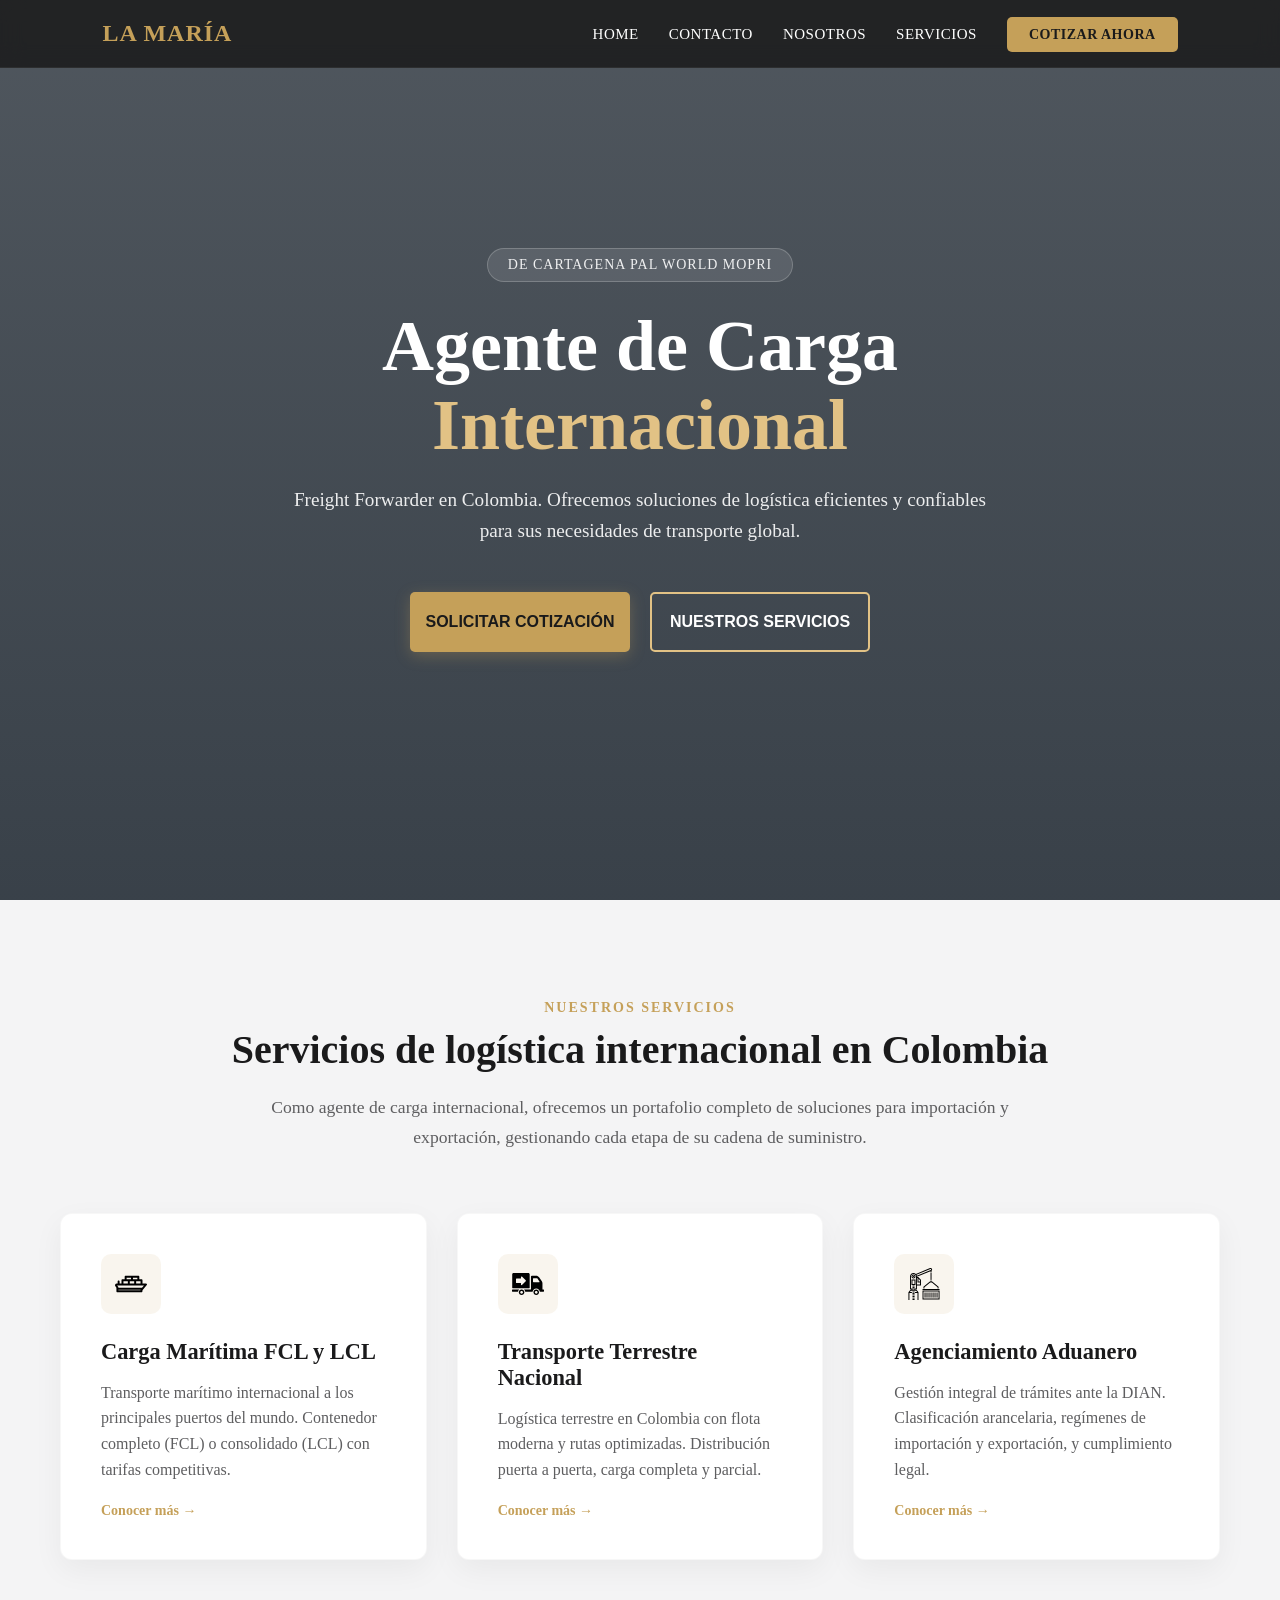
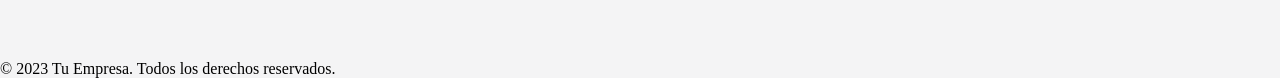
==== commit 54accab1: "Merge branch 'main' of https://github.com/rgltch420/front_empresa_riwi_" ====
--- a/index.html
+++ b/index.html
@@ -14,10 +14,12 @@
             <h1>La maría</h1>
         </div>
         <ul class="nav-list">
-            <li class="items"><a href="#">Home</a></li>
-            <li class="items"><a href="#">Nosotros</a></li>
-            <li class="items"><a href="#">Servicios</a></li>
-            <li class="items"><a href="#">Contacto</a></li>
+            <ul class="nav-list">
+                <li class="items"><a href="index.html">Home</a></li>
+                <li class="items"><a href="contactos.html">Contacto</a></li>
+                <li class="items"><a href="nosotros.html">Nosotros</a></li>
+                <li class="items"><a href="productos.html">Servicios</a></li>
+            </ul>
             <li><a href="#" class="cta-button">Cotizar Ahora</a></li>
         </ul>
     </nav>
--- a/css/style.css
+++ b/css/style.css
@@ -14,10 +14,10 @@
   --secundario-dorado: #C5A059;   /* El color principal de botones y logos */
   --secundario-dorado-luz: #E2C285; /* Para efectos hover o detalles sutiles */
   --secundario-gris-texto: #5E5E60; /* Para textos menos importantes (descripciones) */
-  --sombra-suave: rgba(0,0,0,0.05);
-  --sombra-media: rgba(0,0,0,0.5);
-  --sombre-fuerte: rgba(197, 160, 89, 0.2);
-  --letra-suave:rgba(255,255,255,0.9);
+    --sombra-suave: rgba(0,0,0,0.05);
+    --sombra-media: rgba(0,0,0,0.5);
+    --sombre-fuerte: rgba(197, 160, 89, 0.2);
+    --letra-suave:rgba(255,255,255,0.9);
 }
 body {
     background-color: var(--primario-gris-fondo);
@@ -63,8 +63,6 @@
     transition: color 0.3s ease;
     position: relative;
 }
-
-
 .nav-list li a::after {
     content: '';
     position: absolute;
@@ -99,4 +97,202 @@
     background-color: var(--secundario-dorado-luz);
     color: var(--primario-negro);
     transform: translateY(-2px);
+}
+
+
+/* Nosotros */
+.subtitulo{
+    color: #E2C285;;
+    letter-spacing: 2px;
+}
+.contenedor-nosotros{
+    background-image: linear-gradient(rgba(0,0,0,0.5), rgba(0,0,0,0.5)), url('https://plus.unsplash.com/premium_photo-1661963219843-f1a50a6cfcd3?q=80&w=1470&auto=format&fit=crop&ixlib=rb-4.1.0&ixid=M3wxMjA3fDB8MHxwaG90by1wYWdlfHx8fGVufDB8fHx8fA%3D%3D');
+    background-size: cover;
+    background-position: center;     
+    display: flex;
+    justify-content: center; 
+    align-items: center;
+    height: 400px;         
+    color: white;
+    text-align: center;  
+}
+.contenido-nosotros h1 {
+    font-size: 3rem;
+    margin: 10px 0;
+}
+.descripcion{
+    max-width: 600px;
+    margin-left: auto;
+    margin-right: auto;
+    line-height: 1.5;
+}
+
+/*MISIÓN Y VISIÓN*/
+.mision-vision {
+    padding: 60px 10px; 
+    background: #f9fafb;
+}
+.mv-contenedor {
+    display: flex;
+    justify-content: center;
+    gap: 80px;
+    max-width: 1100px;
+    margin: 0 auto;
+}
+.mv-tarjeta {
+    flex: 1;
+    max-width: 550px;
+    background: #f3f3f5d0;
+    padding: 60px;
+    border-radius: 12px;
+}
+.mv-tarjeta h2 {
+    font-size: 25px;
+    margin-bottom: 20px;
+    color: #0f172a;
+}
+.mv-tarjeta p {
+    font-size: 20px;
+    line-height: 1.5;
+    color: #6b7280;
+}
+
+/* Valores */
+.valores {
+    padding: 100px 20px;
+    text-align: center;
+    background-color:#F4F4F5
+}
+.valores h2 {
+    font-size: 32px;
+    margin-bottom: 50px;
+    color: #0f172a;
+}
+.valores-contenedor {
+    display: grid;
+    grid-template-columns: repeat(4, 1fr);
+    gap: 30px;
+    max-width: 1100px;
+    margin: 0 auto;
+}
+.valor-tarjeta {
+    background: #f5f6f8;
+    padding: 30px;
+    border-radius: 12px;
+    box-shadow: 0 10px 25px rgba(0,0,0,0.05);
+    transition: 0.3s;
+}
+.valor-tarjeta h3 {
+    font-size: 18px;
+    margin-bottom: 10px;
+    color: #0f172a;
+}
+.valor-tarjeta p {
+    font-size: 14px;
+    color: #6b7280;
+    line-height: 1.6;
+}
+
+/* Estadisticas */
+.estadisticas {
+    background: #C5A059;
+    color: #ffffff;
+    text-align: center;
+    padding: 40px 20px;
+}
+.estadisticas h2 {
+    font-size: 28px;
+    margin-bottom: 50px;
+}
+.stats-contenedor {
+    display: grid;
+    grid-template-columns: repeat(4, 1fr);
+    max-width: 1000px;
+    margin: 0 auto;
+    gap: 40px;
+}
+.stat-tarjeta {
+    display: flex;
+    flex-direction: column;
+    align-items: center;
+}
+.stat-numero {
+    font-size: 36px;
+    font-weight: bold;
+    margin-bottom: 10px;
+}
+.stat-etiqueta {
+    font-size: 14px;
+}
+
+/* CONTACTO */
+.contacto{
+    padding: 100px 20px 60px;
+    text-align: center;
+    background-color: #f9fafb;
+}
+.contacto-subtitle {
+    color: #C5A059;
+    font-size: 12px;
+    letter-spacing: 2px;
+    margin-bottom: 10px;
+    font-weight: bold;
+}
+.contacto-title {
+    font-size: 42px;
+    font-weight: bold;
+    color: #0f172a;
+    margin-bottom: 20px;
+}
+.contacto-text {
+    max-width: 600px;
+    margin: 0 auto;
+    font-size: 16px;
+    color: #6b7280;
+    line-height: 1.6;
+}
+.contacto-formulario {
+    padding: 100px 20px;
+    background: #f9fafb;
+}
+.contacto-form {
+    background: #f5f6f8;
+    padding: 40px;
+    border-radius: 12px;
+    max-width: 900px;
+    margin: 0 auto;
+}
+.form-grid {
+    display: grid;
+    grid-template-columns: repeat(2, 1fr);
+    gap: 20px;
+}
+.form-group {
+    display: flex;
+    flex-direction: column;
+}
+.form-group label {
+    margin-bottom: 6px;
+    font-size: 14px;
+    color: #0f172a;
+}
+.form-group input,
+.form-group select {
+    padding: 12px;
+    border-radius: 8px;
+    border: 1px solid #d1d5db;
+    font-size: 14px;
+    outline: none;
+    transition: 0.2s;
+}
+.btn-contacto {
+    margin-top: 30px;
+    padding: 14px 20px;
+    background: #C5A059;
+    color: white;
+    border: none;
+    border-radius: 8px;
+    cursor: pointer;
+    font-weight: bold;
+    transition: 0.3s;
 }
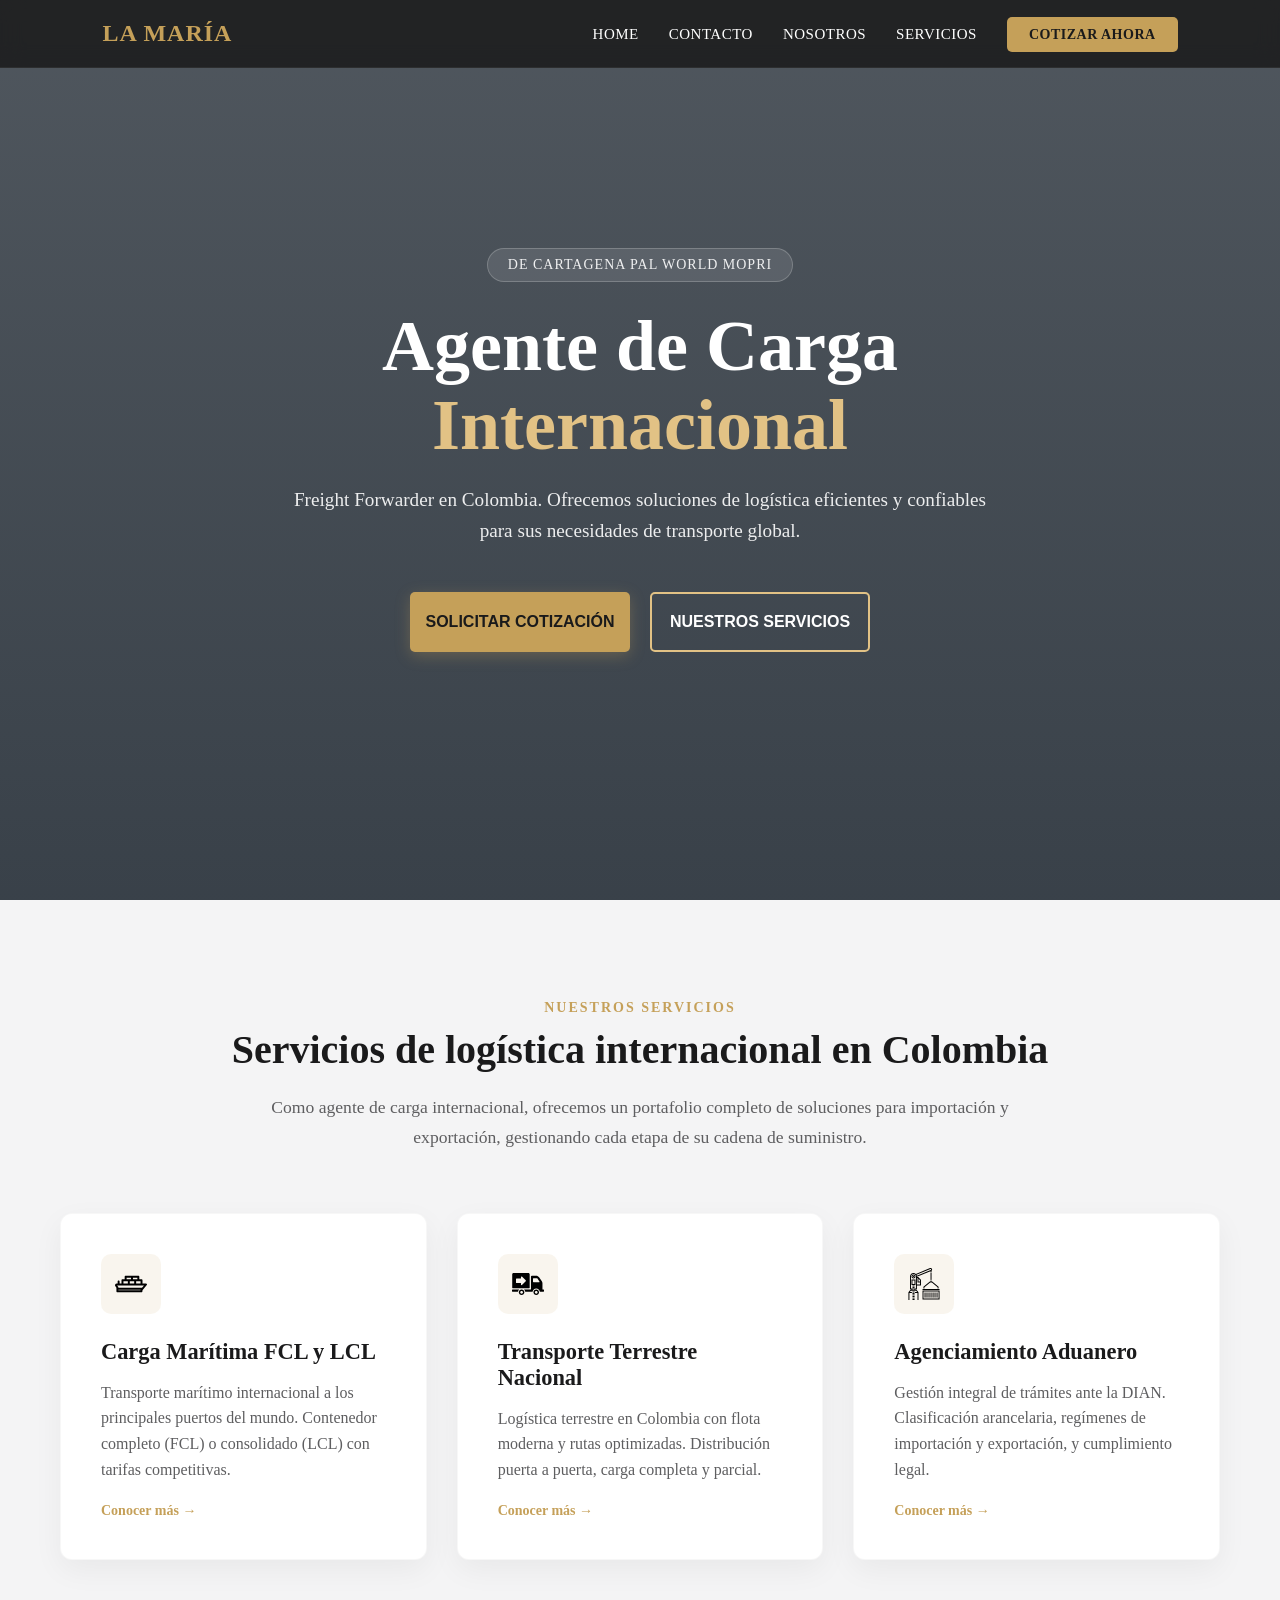
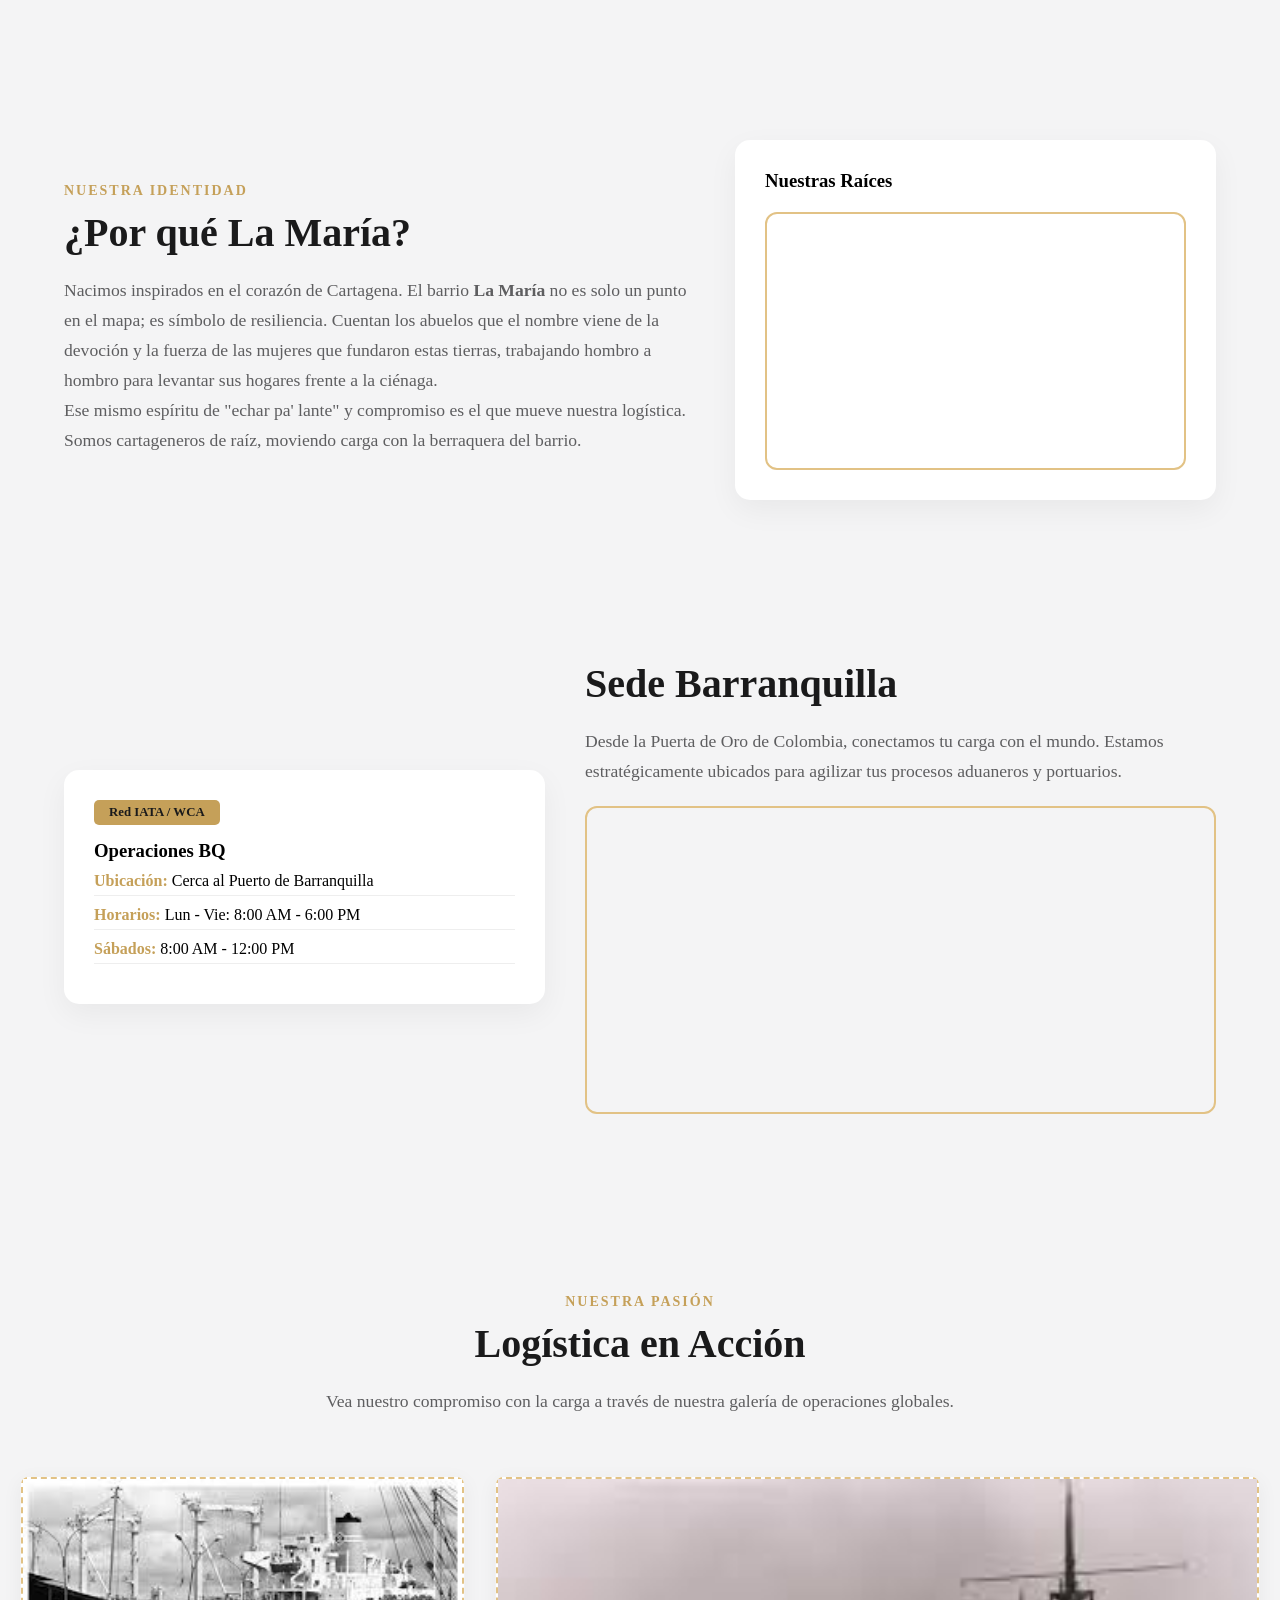
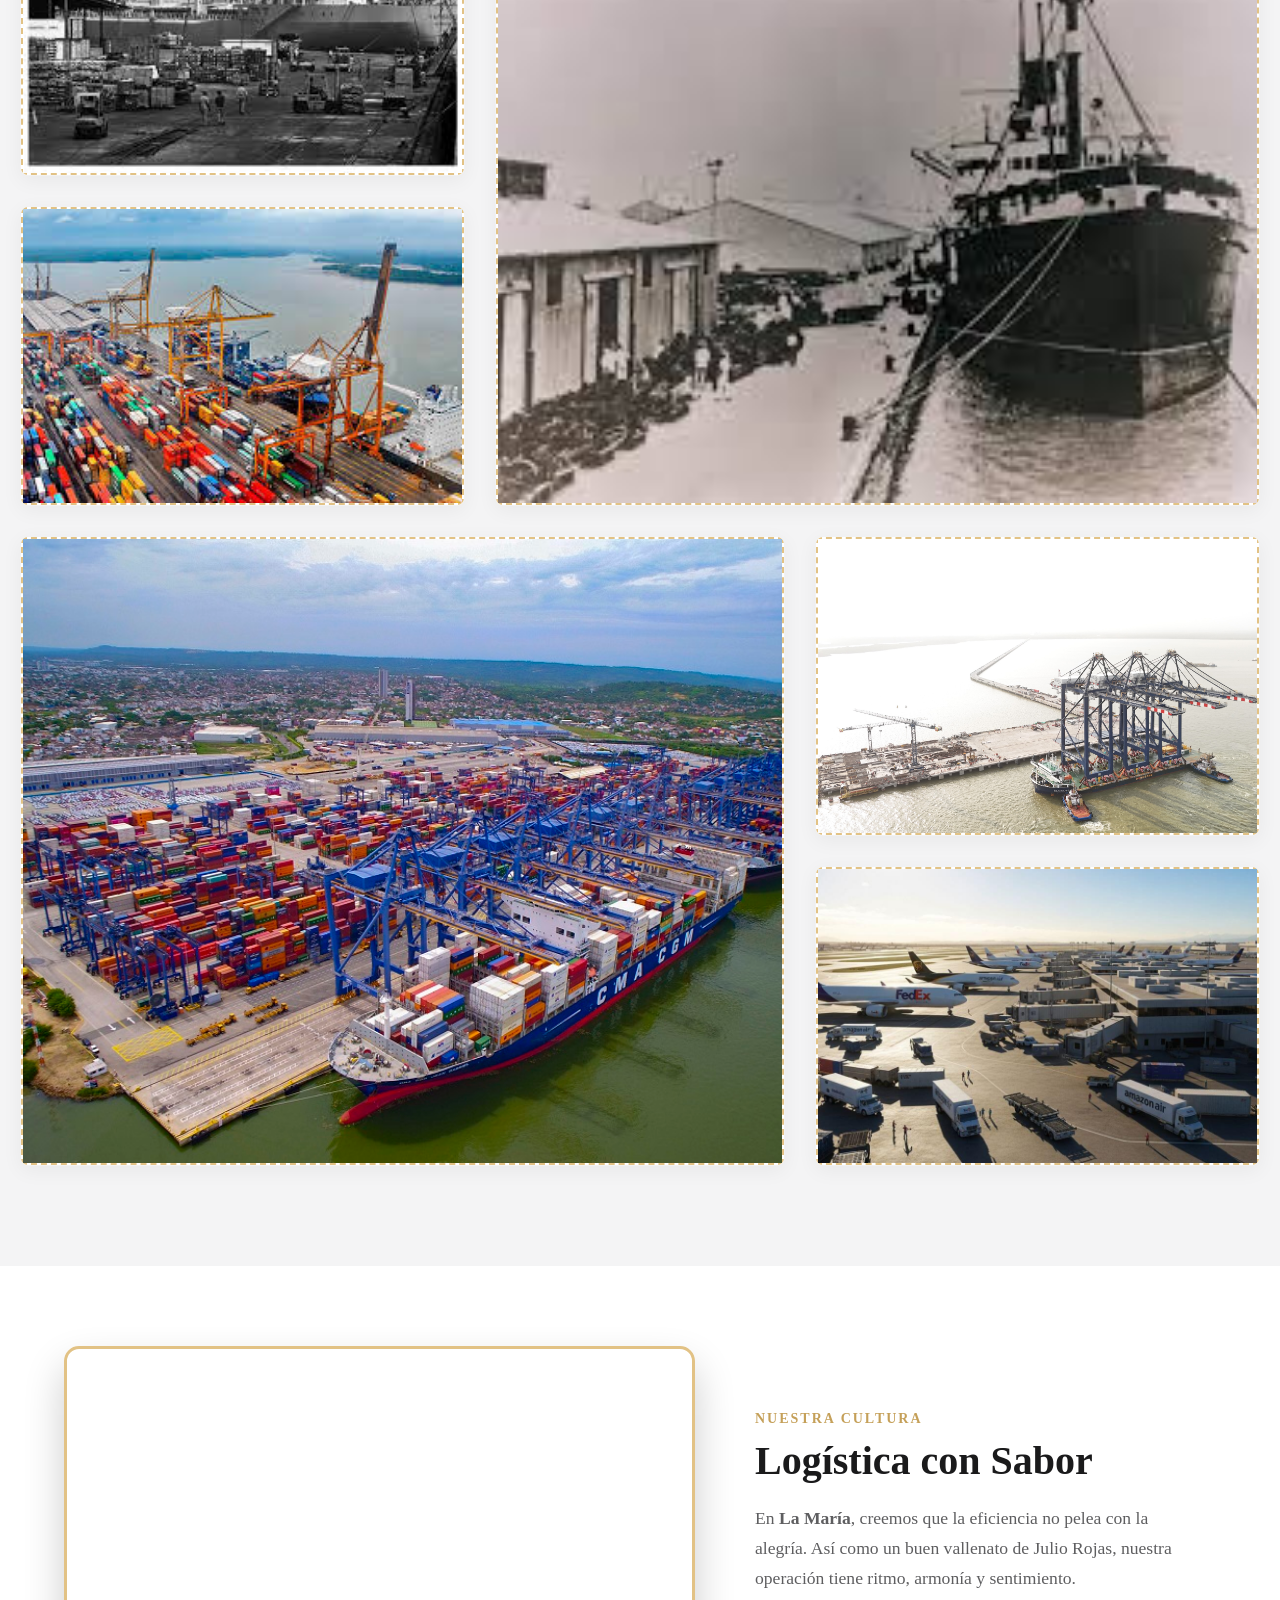
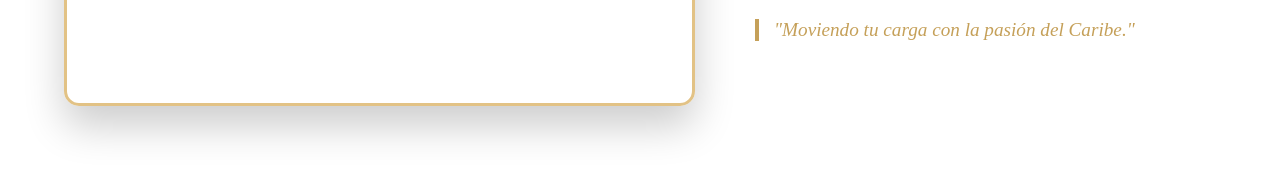
==== commit 2e509208: "Index finalizado" ====
--- a/index.html
+++ b/index.html
@@ -1,112 +1,199 @@
 <!DOCTYPE html>
 <html lang="en">
-<head>
-    <meta charset="UTF-8">
-    <meta name="viewport" content="width=device-width, initial-scale=1.0">
-    <link rel="stylesheet" href="css/style.css"> 
-    <link rel="stylesheet" href="css/index.css">
-    <title>La maría</title>
-</head>
-<body>
-<header>
-    <nav class="nav-bar">
-        <div class="logo"> 
-            <h1>La maría</h1>
-        </div>
-        <ul class="nav-list">
-            <ul class="nav-list">
-                <li class="items"><a href="index.html">Home</a></li>
-                <li class="items"><a href="contactos.html">Contacto</a></li>
-                <li class="items"><a href="nosotros.html">Nosotros</a></li>
-                <li class="items"><a href="productos.html">Servicios</a></li>
-            </ul>
-            <li><a href="#" class="cta-button">Cotizar Ahora</a></li>
-        </ul>
-    </nav>
-</header>
+    <head>
+        <meta charset="UTF-8">
+        <meta name="viewport" content="width=device-width, initial-scale=1.0">
+        <link rel="stylesheet" href="css/style.css"> 
+        <link rel="stylesheet" href="css/index.css">
+        <title>La maría</title>
+    </head>
+    <body>
+        <header>
+            <nav class="nav-bar">
+                <div class="logo"> 
+                    <h1>La maría</h1>
+                </div>
+                <ul class="nav-list">
+                    <ul class="nav-list">
+                        <li class="items"><a href="index.html">Home</a></li>
+                        <li class="items"><a href="contactos.html">Contacto</a></li>
+                        <li class="items"><a href="nosotros.html">Nosotros</a></li>
+                        <li class="items"><a href="productos.html">Servicios</a></li>
+                    </ul>
+                    <li><a href="productos.html" class="cta-button">Cotizar Ahora</a></li>
+                </ul>
+            </nav>
+        </header>
+        <section class="hero-section">
+            <div class="hero-content">
+                <span class="badge">De cartagena pal world mopri</span>
+                <h1 class="section-title-us">Agente de Carga <span>Internacional</span></h1>
+                <p class="p-h2-us-section">Freight Forwarder en Colombia. Ofrecemos soluciones de logística eficientes y confiables para sus necesidades de transporte global.</p>
+                <div class="hero-buttons">
+                    <a href="#" class="button-heroes"><button>Solicitar cotización</button></a>
+                    <a href="#" class="button-heroe"><button>Nuestros servicios</button></a>
+                </div>
+            </div>
+        </section>
+        <section class="our-servcies-preview">
+            <div class="services-content">
+                <div class="service-header">
+                    <span class="sub-title">Nuestros Servicios</span>
+                    <h2 class="title-main">Servicios de logística internacional en Colombia</h2>
+                    <p class="desc-main">Como agente de carga internacional, ofrecemos un portafolio completo de soluciones para importación y exportación, gestionando cada etapa de su cadena de suministro.</p>
+                </div>
 
-    <section class="hero-section">
-    <div class="hero-content">
-        <span class="badge">De cartagena pal world mopri</span>
-        <h1 class="section-title-us">Agente de Carga <span>Internacional</span></h1>
-        <p class="p-h2-us-section">Freight Forwarder en Colombia. Ofrecemos soluciones de logística eficientes y confiables para sus necesidades de transporte global.</p>
-        <div class="hero-buttons">
-            <a href="#" class="button-heroes"><button>Solicitar cotización</button></a>
-            <a href="#" class="button-heroe"><button>Nuestros servicios</button></a>
-        </div>
-    </div>
-    </section>
-    <section class="our-servcies-preview">
-    <div class="services-content">
-        <div class="service-header">
-            <span class="sub-title">Nuestros Servicios</span>
-            <h2 class="title-main">Servicios de logística internacional en Colombia</h2>
-            <p class="desc-main">Como agente de carga internacional, ofrecemos un portafolio completo de soluciones para importación y exportación, gestionando cada etapa de su cadena de suministro.</p>
-        </div>
+                <div class="cards">
+                    <div class="card">
+                        <div class="icon-box"><img src="assets/img-index/buque-carga.svg" alt="Carga Marítima"></div>
+                        <h3>Carga Marítima FCL y LCL</h3>
+                        <p>Transporte marítimo internacional a los principales puertos del mundo. Contenedor completo (FCL) o consolidado (LCL) con tarifas competitivas.</p>
+                        <a href="#" class="learn-more">Conocer más →</a>
+                    </div>
 
-        <div class="cards">
-            <div class="card">
-                <div class="icon-box"><img src="/assets/img-index/buque-carga.svg" alt="Carga Marítima"></div>
-                <h3>Carga Marítima FCL y LCL</h3>
-                <p>Transporte marítimo internacional a los principales puertos del mundo. Contenedor completo (FCL) o consolidado (LCL) con tarifas competitivas.</p>
-                <a href="#" class="learn-more">Conocer más →</a>
+                    <div class="card">
+                        <div class="icon-box"><img src="assets/img-index/camion-carga.svg" alt="Transporte Terrestre"></div>
+                        <h3>Transporte Terrestre Nacional</h3>
+                        <p>Logística terrestre en Colombia con flota moderna y rutas optimizadas. Distribución puerta a puerta, carga completa y parcial.</p>
+                        <a href="#" class="learn-more">Conocer más →</a>
+                    </div>
+
+                    <div class="card">
+                        <div class="icon-box"><img src="assets/img-index/freight-port-.svg" alt="Agenciamiento Aduanero"></div>
+                        <h3>Agenciamiento Aduanero</h3>
+                        <p>Gestión integral de trámites ante la DIAN. Clasificación arancelaria, regímenes de importación y exportación, y cumplimiento legal.</p>
+                        <a href="#" class="learn-more">Conocer más →</a>
+                    </div>
+
+                </div>
             </div>
-
-            <div class="card">
-                <div class="icon-box"><img src="/assets/img-index/camion-carga.svg" alt="Transporte Terrestre"></div>
-                <h3>Transporte Terrestre Nacional</h3>
-                <p>Logística terrestre en Colombia con flota moderna y rutas optimizadas. Distribución puerta a puerta, carga completa y parcial.</p>
-                <a href="#" class="learn-more">Conocer más →</a>
-            </div>
-
-            <div class="card">
-                <div class="icon-box"><img src="/assets/img-index/freight-port-.svg" alt="Agenciamiento Aduanero"></div>
-                <h3>Agenciamiento Aduanero</h3>
-                <p>Gestión integral de trámites ante la DIAN. Clasificación arancelaria, regímenes de importación y exportación, y cumplimiento legal.</p>
-                <a href="#" class="learn-more">Conocer más →</a>
-            </div>
-
-            </div>
-    </div>
-</section>
+        </section>
 
 
+        <section class="historia-maria">
+                    <div class="presencia-container">
+                        <article class="presencia-content">
+                            <span class="sub-title">Nuestra Identidad</span>
+                            <h2 class="title-main">¿Por qué La María?</h2>
+                            <p class="desc-main">
+                                Nacimos inspirados en el corazón de Cartagena. El barrio <strong>La María</strong> no es solo un punto en el mapa; es símbolo de resiliencia. Cuentan los abuelos que el nombre viene de la devoción y la fuerza de las mujeres que fundaron estas tierras, trabajando hombro a hombro para levantar sus hogares frente a la ciénaga. 
+                            </p>
+                            <p class="desc-main">
+                                Ese mismo espíritu de "echar pa' lante" y compromiso es el que mueve nuestra logística. Somos cartageneros de raíz, moviendo carga con la berraquera del barrio.
+                            </p>
+                        </article>
 
-    <!-- <section class="presencia">
-        <h2 class="section-title-presencia">PRESENCIA GLOBAL</h2>
-        <p class="p-h2-presencia-section">Con una red global de socios y agentes, estamos presentes en los principales puertos y aeropuertos del mundo, lo que nos permite ofrecer servicios de transporte eficientes y confiables a nivel internacional.
-        </p> 
-        <img src="/assets/img-index/puertoBAQ.jpeg" alt="Puerto de Barranquilla" class="img-presencia">      
-    </section>
+                        <aside class="presencia-sidebar">
+                            <h3>Nuestras Raíces</h3>
+                            <div class="map-container">
+                                <iframe src="https://www.google.com/maps/embed?pb=!1m18!1m12!1m3!1d15693.366224443178!2d-75.50854445!3d10.4340555!2m3!1f0!2f0!3f0!3m2!1i1024!2i768!4f13.1!3m3!1m2!1s0x8ef62591636c0735%3A0x6b8d234707f35b44!2sLa%20Maria%2C%20Cartagena%20de%20Indias%2C%20Bol%C3%ADvar!5e0!3m2!1ses!2sco!4v1710000000000!5m2!1ses!2sco" width="100%" height="250" style="border:0; border-radius:10px;" allowfullscreen="" loading="lazy"></iframe>
+                            </div>
+                        </aside>
+                    </div>
+                </section>
+                <section class="ubicacion-actual">
+            <div class="presencia-container">
+                <aside class="presencia-sidebar">
+                    <div class="badge-iata">Red IATA / WCA</div>
+                    <h3>Operaciones BQ</h3>
+                    <div class="info-item"><strong>Ubicación:</strong> Cerca al Puerto de Barranquilla</div>
+                    <div class="info-item"><strong>Horarios:</strong> Lun - Vie: 8:00 AM - 6:00 PM</div>
+                    <div class="info-item"><strong>Sábados:</strong> 8:00 AM - 12:00 PM</div>
+                </aside>
 
-    <section class="Choose-us">
-        <h2>¿POR QUÉ ELEGIRNOS?</h2>
-        <p>Lorem ipsum dolor sit amet, consectetur adipisicing elit. Consequuntur nesciunt provident doloribus aspernatur, consequatur corrupti quisquam neque fuga? Vitae incidunt non, magnam dolor in vero ratione officia! Facilis, consequuntur aperiam?</p>
-        <div class="container-cards-choose-us">
-            <div>
-                <img src="/assets/img-index/excelent operative choose us.svg" alt="Excelente Operativa">
-                <h3>Excelente Operativa</h3>
-                <p>Lorem ipsum dolor sit amet consectetur adipisicing elit. Modi atque facilis nostrum voluptate, sit nam odio nisi sapiente animi recusandae consectetur vero est eos ex explicabo sed omnis natus fugiat.</p>
+                <article class="presencia-content">
+                    <h2 class="title-main">Sede Barranquilla</h2>
+                    <p class="desc-main">Desde la Puerta de Oro de Colombia, conectamos tu carga con el mundo. Estamos estratégicamente ubicados para agilizar tus procesos aduaneros y portuarios.</p>
+                    <div class="map-container">
+                        <iframe src="https://www.google.com/maps/embed?pb=!1m18!1m12!1m3!1d3916.473523725027!2d-74.774577!3d10.978255!2m3!1f0!2f0!3f0!3m2!1i1024!2i768!4f13.1!3m3!1m2!1s0x8ef42d64f0278779%3A0x3347b74686f03028!2sPuerto%20de%20Barranquilla!5e0!3m2!1ses!2sco!4v1710000000000!5m2!1ses!2sco" width="100%" height="300" style="border:0; border-radius:10px;" allowfullscreen="" loading="lazy"></iframe>
+                    </div>
+                </article>
             </div>
-            <div>
-                <img src="/assets/img-index/shield-choose us.svg" alt="Protección a la carga">
-                <h3>Proteccion a la carga</h3>
-                <p>Lorem ipsum dolor sit amet consectetur adipisicing elit. Commodi, nobis! Ad dicta tempora atque qui quasi. Totam ipsum reprehenderit, iste omnis magni autem voluptatum saepe dolores velit, sapiente quas ullam.</p>
-            </div>
-            <div>
-                <img src="/assets/img-index/team-choose us.svg" alt="Equipo Profesional">
-                <h3>Equipo Profesional</h3>
-                <p>Lorem ipsum dolor sit amet consectetur adipisicing elit. Commodi, nobis! Ad dicta tempora atque qui quasi. Totam ipsum reprehenderit, iste omnis magni autem voluptatum saepe dolores velit, sapiente quas ullam.</p>
-            </div>
-            <div>
-                <img src="/assets/img-index/time-choose us.svg" alt="Ejecución a tiempo">
-                <h3>Trabajo eficiente a tiempo</h3>
-                <p>Lorem ipsum dolor sit amet consectetur adipisicing elit. Commodi, nobis! Ad dicta tempora atque qui quasi. Totam ipsum reprehenderit, iste omnis magni autem voluptatum saepe dolores velit, sapiente quas ullam.</p>
-            </div>
-        </div>
-    </section> -->
-    <footer>
-        <p>&copy; 2023 Tu Empresa. Todos los derechos reservados.</p>
-    </footer>
-</body>
+        </section>
+            <section class="mosaico-galeria">
+                <div class="mosaico-content">
+                    
+                    <div class="mosaico-header">
+                        <span class="sub-title">Nuestra Pasión</span>
+                        <h2 class="title-main">Logística en Acción</h2>
+                        <p class="desc-main">Vea nuestro compromiso con la carga a través de nuestra galería de operaciones globales.</p>
+                    </div>
+
+                    <div class="mosaico-grid">
+                        <div class="mosaico-row row-inverse">
+                            
+                            <div class="col-main">
+                                <div class="mosaico-photo photo-lg">
+                                    <div class="photo-placeholder">
+                                        <img src="assets/img-index/buque.jpg" alt="Buque de carga en puerto de barranquilla" class="img-mosaico">
+                                    </div>
+                                </div>
+                            </div>
+
+                            <div class="col-secondary">
+                                <div class="mosaico-photo photo-sm">
+                                    <div class="photo-placeholder">
+                                        <img src="assets/img-index/BuqueBV.jpg" alt="Buque de carga en puerto de buenaventura" class="img-mosaico">
+                                    </div>
+                                </div>
+                                
+                                <div class="mosaico-photo photo-sm">
+                                    <div class="photo-placeholder">
+                                        <img src="assets/img-index/PuertoBVAHORA.jpg" alt="Puerto de Buenaventura moderno" class="img-mosaico">
+                                    </div>
+                                </div>
+                            </div>
+
+                        </div> 
+                        <div class="mosaico-row">
+                            
+                            <div class="col-main">
+                                <div class="mosaico-photo photo-lg">
+                                    <div class="photo-placeholder">
+                                        <img src="assets/img-index/puerto-barranquilla.jpg" alt="Puerto de Barranquilla moderno" class="img-mosaico">
+                                    </div>
+                                </div>
+                            </div>
+
+                            <div class="col-secondary">
+                                <div class="mosaico-photo photo-sm">
+                                    <div class="photo-placeholder">
+                                        <img src="assets/img-index/puertoTurbo.jpg" alt="Foto puerto de turbo" class="img-mosaico">
+                                    </div>
+                                </div>
+                                
+                                <div class="mosaico-photo photo-sm">
+                                    <div class="photo-placeholder">
+                                        <img src="assets/img-index/aeropuerto-de-carga.jpg" alt="Aeropuerto de carga moderno" class="img-mosaico">
+                                    </div>
+                                </div>
+                            </div>
+
+                        </div> 
+                    </div> 
+                </div>
+            </section>
+                    <section class="julio-rojas">
+                        <div class="presencia-container">
+                            
+                            <article class="video-vallenato">
+                                <div class="video-wrapper">
+                                    <iframe width="560" height="315" src="https://www.youtube.com/embed/ZhrwKevwsuU?si=YfUU6xU9j6-Ttd8F&amp;controls=0&amp;start=21" title="YouTube video player" frameborder="0" allow="accelerometer; autoplay; clipboard-write; encrypted-media; gyroscope; picture-in-picture; web-share" referrerpolicy="strict-origin-when-cross-origin" allowfullscreen></iframe>
+                                </div>
+                            </article>
+
+                            <aside class="video-info">
+                                <span class="sub-title">Nuestra Cultura</span>
+                                <h2 class="title-main">Logística con Sabor</h2>
+                                <p class="desc-main">
+                                    En <strong>La María</strong>, creemos que la eficiencia no pelea con la alegría. Así como un buen vallenato de Julio Rojas, nuestra operación tiene ritmo, armonía y sentimiento. 
+                                </p>
+                                <blockquote class="frase-vallenata">
+                                    "Moviendo tu carga con la pasión del Caribe."
+                                </blockquote>
+                            </aside>
+
+                        </div>
+                    </section>
+    </body>
 </html>
--- a/css/index.css
+++ b/css/index.css
@@ -76,7 +76,7 @@
 
 .button-heroes button {
     background-color: var(--secundario-dorado);
-    color: var(--primario-negro); /* Negro sobre dorado para máxima legibilidad */
+    color: var(--primario-negro); 
     box-shadow: 0 4px 15px rgba(197, 160, 89, 0.3);
 }
 
@@ -97,7 +97,7 @@
     background-color: rgba(226, 194, 133, 0.1) !important; 
     transform: translateY(-3px);
 }
-/* --- Contenedor Principal --- */
+
 .our-servcies-preview {
     padding: 100px 0;
     background-color: var(--primario-gris-fondo);
@@ -109,7 +109,7 @@
     padding: 0 20px;
 }
 
-/* --- Encabezado de la Sección --- */
+
 .service-header {
     text-align: center;
     margin-bottom: 60px;
@@ -220,4 +220,245 @@
 .learn-more:hover {
     color: var(--primario-negro);
     padding-left: 5px;
+}
+
+.historia-maria, .ubicacion-actual {
+    padding: 80px 5%;
+}
+
+.ubicacion-actual {
+    background-color: var(--primario-gris-fondo); 
+}
+
+.presencia-container {
+    max-width: 1200px;
+    margin: 0 auto;
+    display: flex;
+    flex-wrap: wrap; 
+    gap: 40px;
+    align-items: center;
+}
+
+
+.presencia-content { flex: 1 1 500px; }
+.presencia-sidebar { 
+    flex: 1 1 350px; 
+    background: white; 
+    padding: 30px; 
+    border-radius: 15px;
+    box-shadow: 0 10px 30px rgba(0,0,0,0.05);
+}
+
+
+.badge-iata {
+    background: var(--secundario-dorado);
+    color: var(--primario-negro);
+    padding: 5px 15px;
+    border-radius: 5px;
+    font-weight: 800;
+    display: inline-block;
+    margin-bottom: 15px;
+    font-size: 0.8rem;
+}
+
+.map-container {
+    margin-top: 20px;
+    border: 2px solid var(--secundario-dorado-luz);
+    border-radius: 12px;
+    overflow: hidden;
+}
+
+.info-item {
+    margin: 10px 0;
+    border-bottom: 1px solid #eee;
+    padding-bottom: 5px;
+}
+
+.info-item strong { color: var(--secundario-dorado); }
+
+
+.mosaico-galeria {
+    padding: 100px 0;
+    background-color: var(--primario-gris-fondo);
+}
+
+.mosaico-content {
+    max-width: 1400px; 
+    margin: 0 auto;
+    padding: 0 20px;
+}
+
+
+.mosaico-header {
+    text-align: center;
+    margin-bottom: 60px;
+}
+
+.mosaico-header .sub-title {
+    color: var(--secundario-dorado);
+    text-transform: uppercase;
+    font-weight: 700;
+    letter-spacing: 2px;
+    font-size: 14px;
+    margin-bottom: 10px;
+    display: block;
+}
+
+.mosaico-header .title-main {
+    color: var(--primario-negro);
+    font-size: 2.5rem;
+    margin-bottom: 20px;
+}
+
+.mosaico-header .desc-main {
+    color: var(--secundario-gris-texto);
+    max-width: 800px;
+    margin: 0 auto;
+    line-height: 1.6;
+}
+
+
+.mosaico-grid {
+    display: flex;
+    flex-direction: column;
+    gap: 30px;
+}
+
+
+.mosaico-row {
+    display: flex;
+    gap: 30px; 
+    flex-wrap: wrap; 
+}
+
+.row-inverse {
+    flex-direction: row-reverse;
+}
+
+.col-main {
+    flex: 2 1 60% ; 
+}
+
+
+.col-secondary {
+    flex: 1 1 35% ; 
+    display: flex;
+    flex-direction: column;
+    gap: 30px; 
+}
+
+.mosaico-photo {
+    position: relative;
+    overflow: hidden;
+    border-radius: 8px; 
+    border: 1px solid rgba(0,0,0,0.05);
+    background: var(--primario-blanco);
+    box-shadow: 0 5px 20px var(--sombra-suave);
+    transition: all 0.4s ease;
+}
+
+
+.photo-lg {
+    height: 630px;
+}
+
+.photo-sm {
+    height: 300px;
+}
+
+.mosaico-photo:hover {
+    transform: translateY(-8px);
+    border-color: var(--secundario-dorado-luz);
+    box-shadow: 0 15px 40px var(--sombre-fuerte);
+}
+
+.photo-placeholder {
+    width: 100%;
+    height: 100%;
+    background-color: var(--primario-blanco);
+    display: flex;
+    align-items: center;
+    justify-content: center;
+    border: 2px dashed var(--secundario-dorado-luz); 
+    color: var(--secundario-gris-texto);
+    font-size: 0.9rem;
+    font-weight: 500;
+}
+
+
+.photo-placeholder::after {
+    content: '';
+    position: absolute;
+    width: 100%;
+    height: 100%;
+    background-color: var(--secundario-dorado);
+    opacity: 0;
+    transition: 0.3s;
+}
+
+.mosaico-photo:hover .photo-placeholder::after {
+    opacity: 0.05;
+}
+
+.img-mosaico {
+    width: 100%;
+    height: 100%;
+    object-fit: cover; 
+    display: block;
+    transition: transform 0.5s ease; 
+}
+
+.mosaico-photo:hover .img-mosaico {
+    transform: scale(1.1);
+}
+
+
+.julio-rojas {
+    padding: 80px 5%;
+    background-color: var(--primario-blanco);
+}
+
+
+.video-wrapper {
+    position: relative;
+    padding-bottom: 56.25%; 
+    height: 0;
+    overflow: hidden;
+    border-radius: 15px;
+    box-shadow: 0 20px 40px rgba(0,0,0,0.2);
+    border: 3px solid var(--secundario-dorado-luz); 
+}
+
+.video-wrapper iframe {
+    position: absolute;
+    top: 0;
+    left: 0;
+    width: 100%;
+    height: 100%;
+}
+
+.video-vallenato {
+    flex: 1 1 500px; 
+}
+
+.video-info {
+    flex: 1 1 350px; 
+    padding: 20px;
+}
+
+.frase-vallenata {
+    margin-top: 25px;
+    font-style: italic;
+    font-size: 1.2rem;
+    color: var(--secundario-dorado);
+    border-left: 4px solid var(--secundario-dorado);
+    padding-left: 15px;
+    font-weight: 500;
+}
+
+.presencia-container {
+    display: flex;
+    flex-wrap: wrap;
+    gap: 40px;
+    align-items: center;
 }
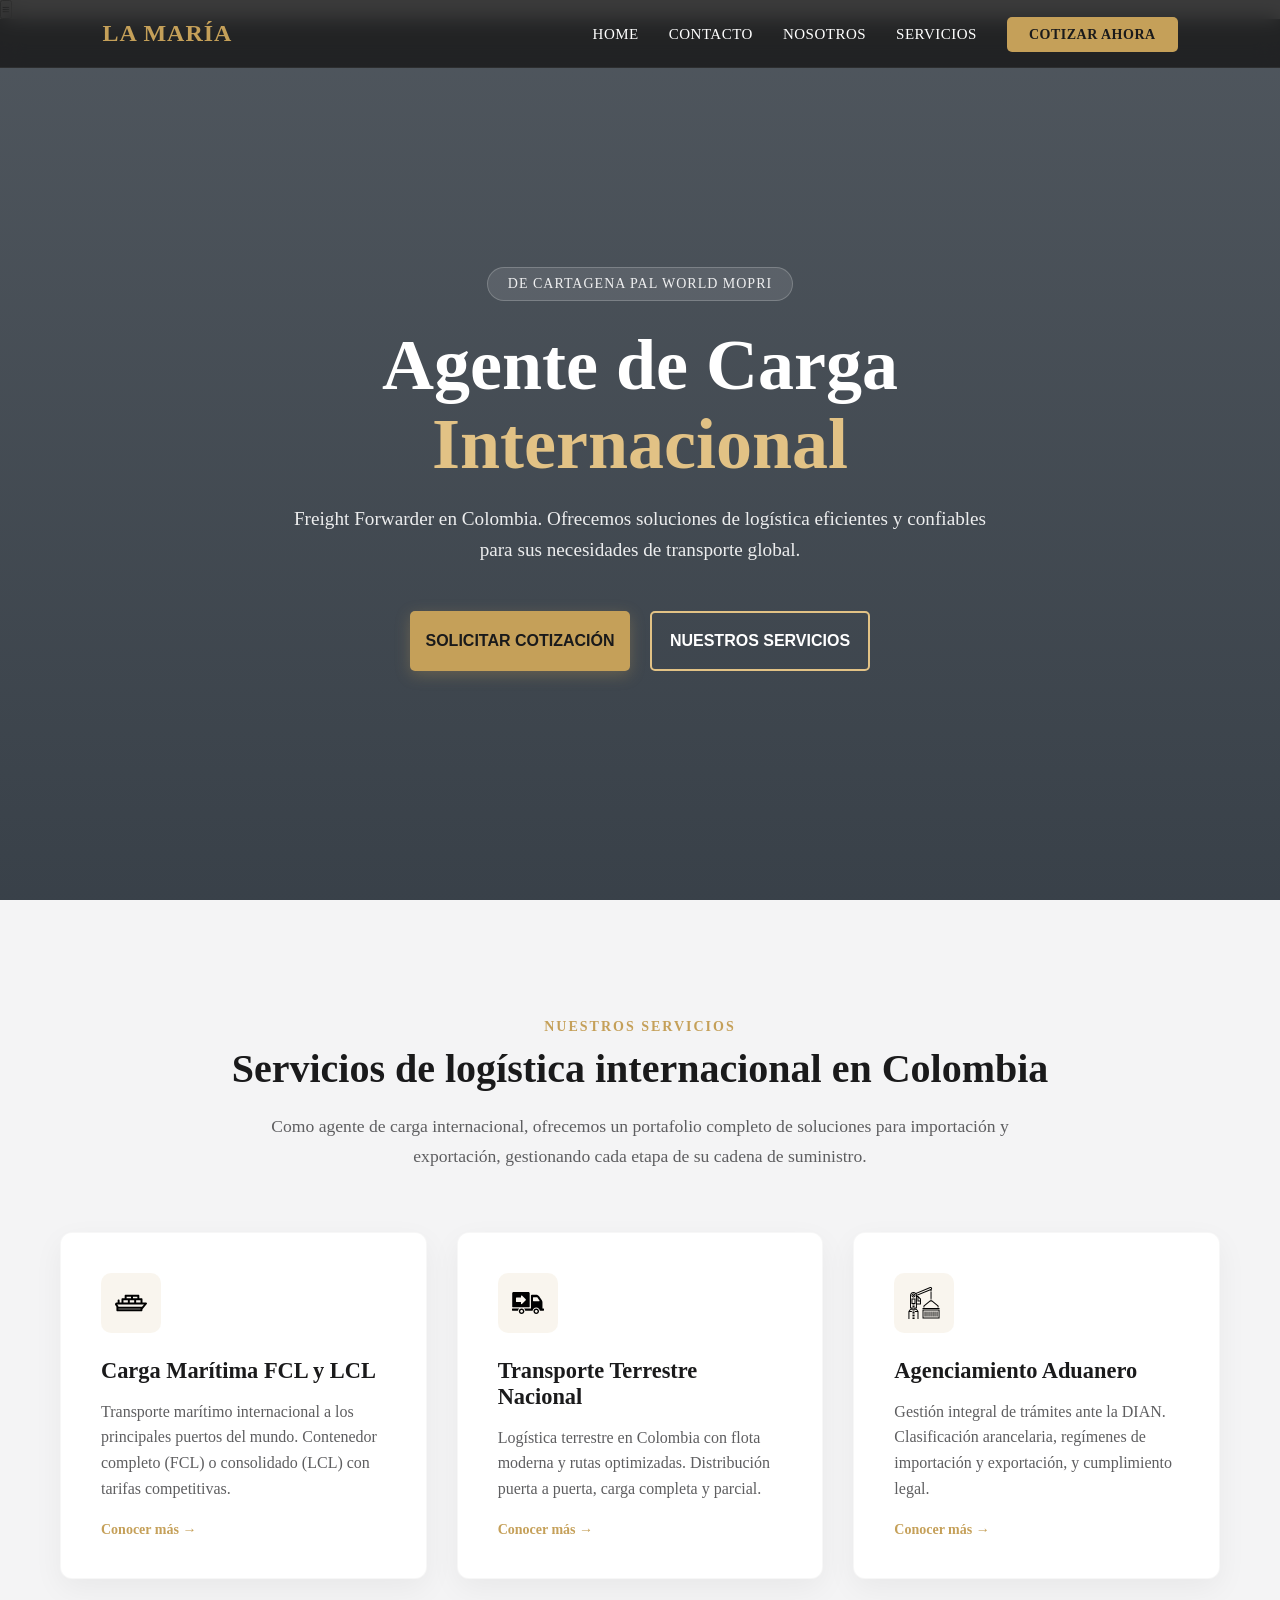
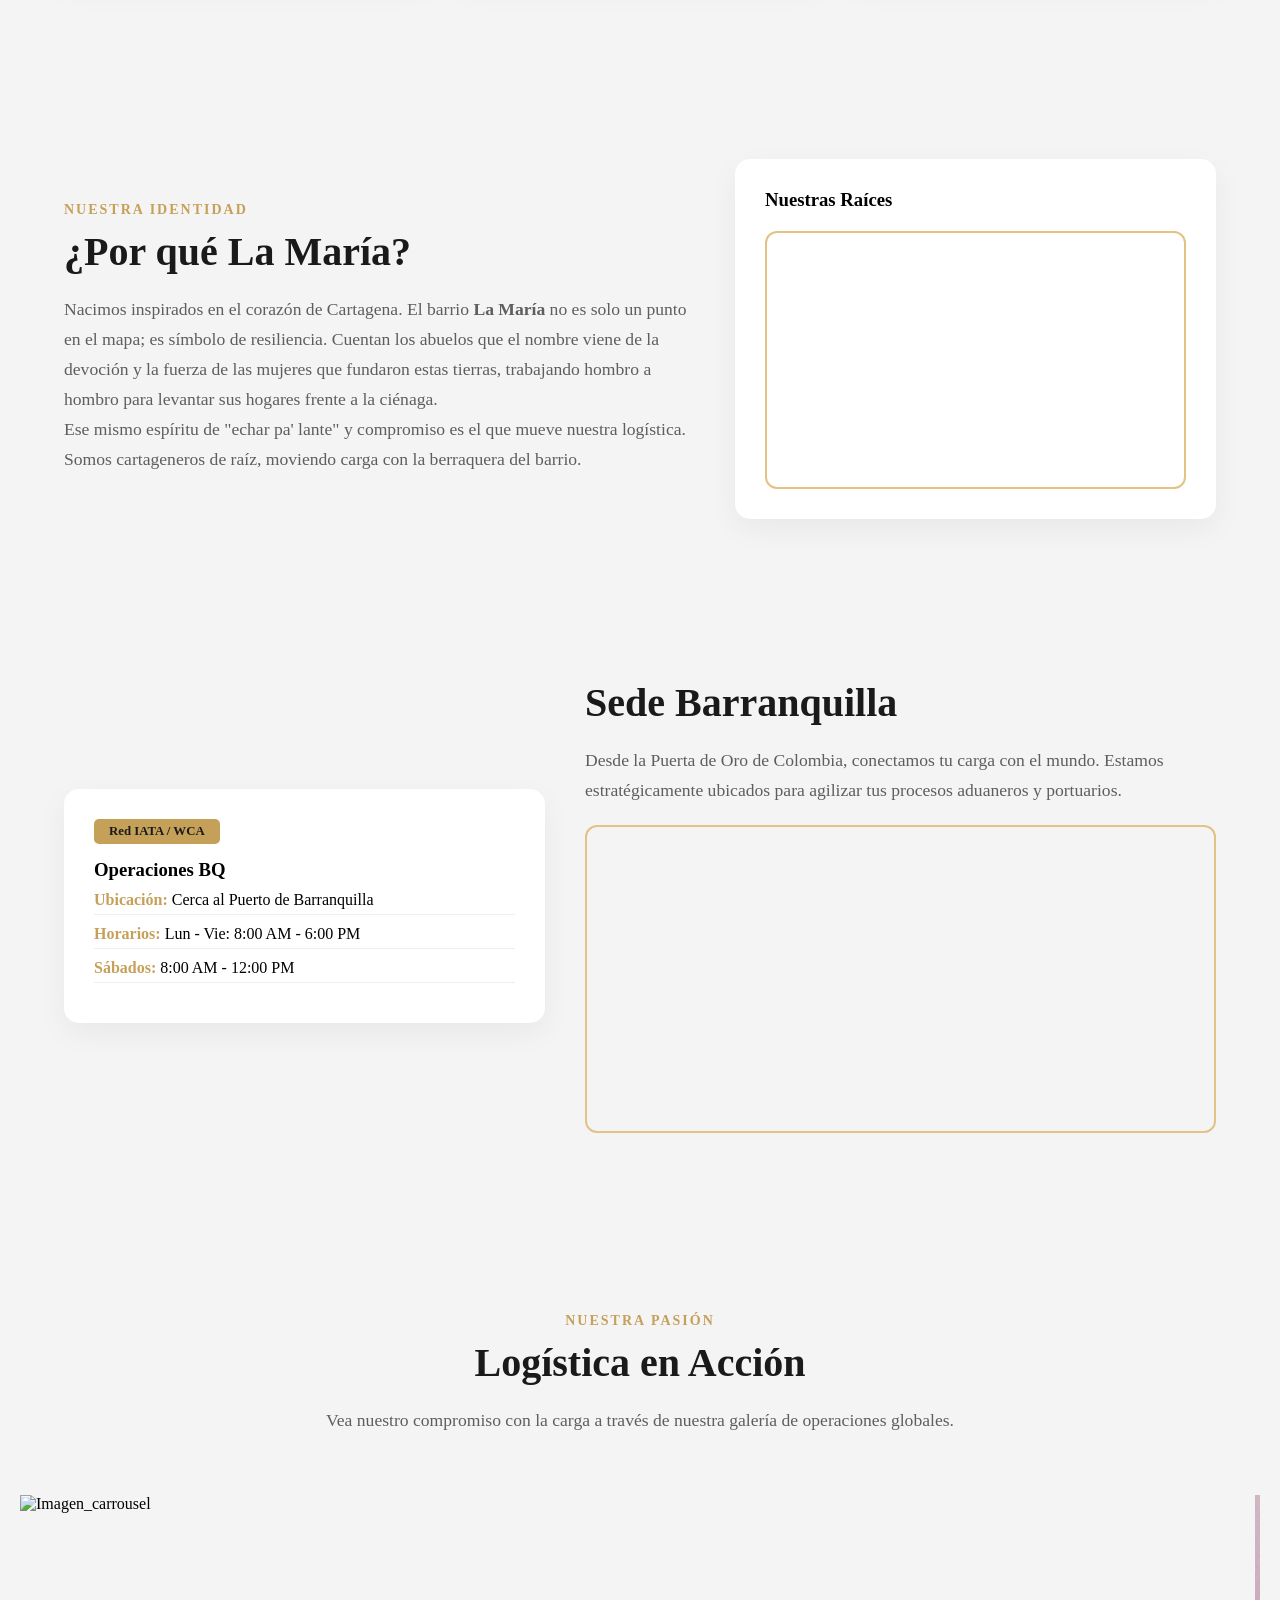
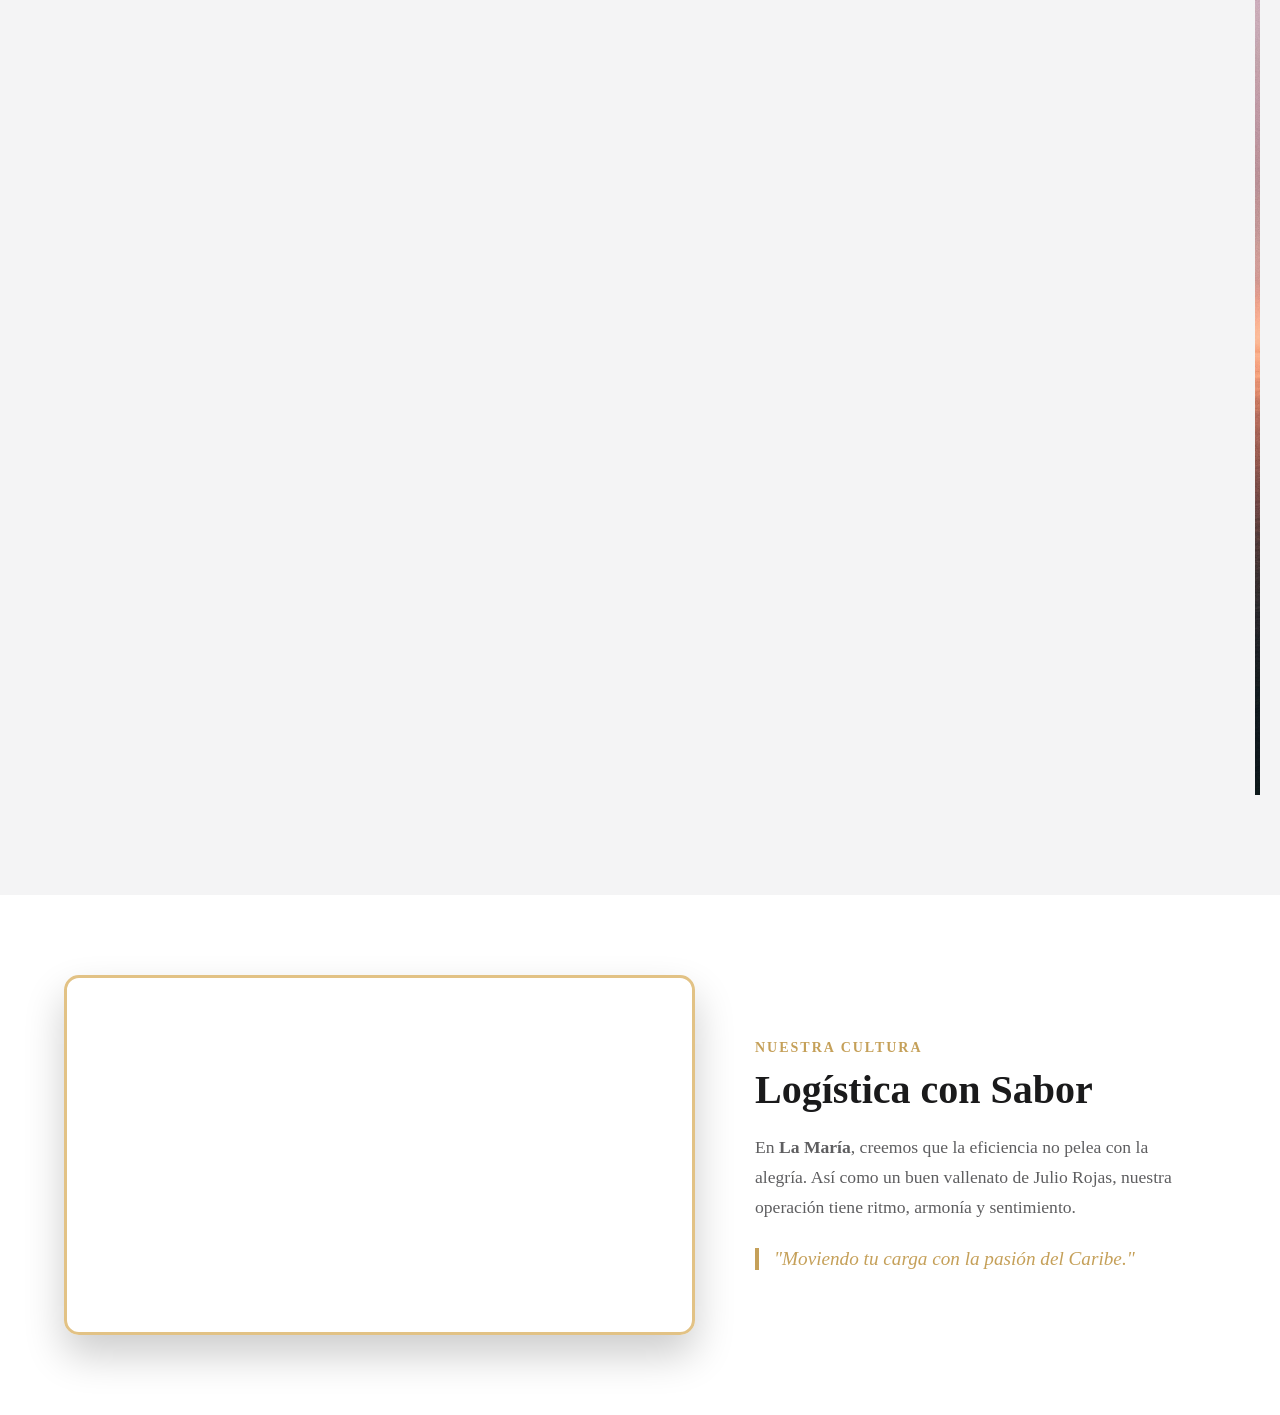
==== commit db2def1a: "carrousel css y boton js" ====
--- a/index.html
+++ b/index.html
@@ -1,199 +1,297 @@
-<!DOCTYPE html>
+<!doctype html>
 <html lang="en">
-    <head>
-        <meta charset="UTF-8">
-        <meta name="viewport" content="width=device-width, initial-scale=1.0">
-        <link rel="stylesheet" href="css/style.css"> 
-        <link rel="stylesheet" href="css/index.css">
-        <title>La maría</title>
-    </head>
-    <body>
-        <header>
-            <nav class="nav-bar">
-                <div class="logo"> 
-                    <h1>La maría</h1>
-                </div>
-                <ul class="nav-list">
-                    <ul class="nav-list">
-                        <li class="items"><a href="index.html">Home</a></li>
-                        <li class="items"><a href="contactos.html">Contacto</a></li>
-                        <li class="items"><a href="nosotros.html">Nosotros</a></li>
-                        <li class="items"><a href="productos.html">Servicios</a></li>
-                    </ul>
-                    <li><a href="productos.html" class="cta-button">Cotizar Ahora</a></li>
-                </ul>
-            </nav>
-        </header>
-        <section class="hero-section">
-            <div class="hero-content">
-                <span class="badge">De cartagena pal world mopri</span>
-                <h1 class="section-title-us">Agente de Carga <span>Internacional</span></h1>
-                <p class="p-h2-us-section">Freight Forwarder en Colombia. Ofrecemos soluciones de logística eficientes y confiables para sus necesidades de transporte global.</p>
-                <div class="hero-buttons">
-                    <a href="#" class="button-heroes"><button>Solicitar cotización</button></a>
-                    <a href="#" class="button-heroe"><button>Nuestros servicios</button></a>
-                </div>
-            </div>
-        </section>
-        <section class="our-servcies-preview">
-            <div class="services-content">
-                <div class="service-header">
-                    <span class="sub-title">Nuestros Servicios</span>
-                    <h2 class="title-main">Servicios de logística internacional en Colombia</h2>
-                    <p class="desc-main">Como agente de carga internacional, ofrecemos un portafolio completo de soluciones para importación y exportación, gestionando cada etapa de su cadena de suministro.</p>
-                </div>
-
-                <div class="cards">
-                    <div class="card">
-                        <div class="icon-box"><img src="assets/img-index/buque-carga.svg" alt="Carga Marítima"></div>
-                        <h3>Carga Marítima FCL y LCL</h3>
-                        <p>Transporte marítimo internacional a los principales puertos del mundo. Contenedor completo (FCL) o consolidado (LCL) con tarifas competitivas.</p>
-                        <a href="#" class="learn-more">Conocer más →</a>
-                    </div>
-
-                    <div class="card">
-                        <div class="icon-box"><img src="assets/img-index/camion-carga.svg" alt="Transporte Terrestre"></div>
-                        <h3>Transporte Terrestre Nacional</h3>
-                        <p>Logística terrestre en Colombia con flota moderna y rutas optimizadas. Distribución puerta a puerta, carga completa y parcial.</p>
-                        <a href="#" class="learn-more">Conocer más →</a>
-                    </div>
-
-                    <div class="card">
-                        <div class="icon-box"><img src="assets/img-index/freight-port-.svg" alt="Agenciamiento Aduanero"></div>
-                        <h3>Agenciamiento Aduanero</h3>
-                        <p>Gestión integral de trámites ante la DIAN. Clasificación arancelaria, regímenes de importación y exportación, y cumplimiento legal.</p>
-                        <a href="#" class="learn-more">Conocer más →</a>
-                    </div>
-
-                </div>
-            </div>
-        </section>
-
-
-        <section class="historia-maria">
-                    <div class="presencia-container">
-                        <article class="presencia-content">
-                            <span class="sub-title">Nuestra Identidad</span>
-                            <h2 class="title-main">¿Por qué La María?</h2>
-                            <p class="desc-main">
-                                Nacimos inspirados en el corazón de Cartagena. El barrio <strong>La María</strong> no es solo un punto en el mapa; es símbolo de resiliencia. Cuentan los abuelos que el nombre viene de la devoción y la fuerza de las mujeres que fundaron estas tierras, trabajando hombro a hombro para levantar sus hogares frente a la ciénaga. 
-                            </p>
-                            <p class="desc-main">
-                                Ese mismo espíritu de "echar pa' lante" y compromiso es el que mueve nuestra logística. Somos cartageneros de raíz, moviendo carga con la berraquera del barrio.
-                            </p>
-                        </article>
-
-                        <aside class="presencia-sidebar">
-                            <h3>Nuestras Raíces</h3>
-                            <div class="map-container">
-                                <iframe src="https://www.google.com/maps/embed?pb=!1m18!1m12!1m3!1d15693.366224443178!2d-75.50854445!3d10.4340555!2m3!1f0!2f0!3f0!3m2!1i1024!2i768!4f13.1!3m3!1m2!1s0x8ef62591636c0735%3A0x6b8d234707f35b44!2sLa%20Maria%2C%20Cartagena%20de%20Indias%2C%20Bol%C3%ADvar!5e0!3m2!1ses!2sco!4v1710000000000!5m2!1ses!2sco" width="100%" height="250" style="border:0; border-radius:10px;" allowfullscreen="" loading="lazy"></iframe>
-                            </div>
-                        </aside>
-                    </div>
-                </section>
-                <section class="ubicacion-actual">
-            <div class="presencia-container">
-                <aside class="presencia-sidebar">
-                    <div class="badge-iata">Red IATA / WCA</div>
-                    <h3>Operaciones BQ</h3>
-                    <div class="info-item"><strong>Ubicación:</strong> Cerca al Puerto de Barranquilla</div>
-                    <div class="info-item"><strong>Horarios:</strong> Lun - Vie: 8:00 AM - 6:00 PM</div>
-                    <div class="info-item"><strong>Sábados:</strong> 8:00 AM - 12:00 PM</div>
-                </aside>
-
-                <article class="presencia-content">
-                    <h2 class="title-main">Sede Barranquilla</h2>
-                    <p class="desc-main">Desde la Puerta de Oro de Colombia, conectamos tu carga con el mundo. Estamos estratégicamente ubicados para agilizar tus procesos aduaneros y portuarios.</p>
-                    <div class="map-container">
-                        <iframe src="https://www.google.com/maps/embed?pb=!1m18!1m12!1m3!1d3916.473523725027!2d-74.774577!3d10.978255!2m3!1f0!2f0!3f0!3m2!1i1024!2i768!4f13.1!3m3!1m2!1s0x8ef42d64f0278779%3A0x3347b74686f03028!2sPuerto%20de%20Barranquilla!5e0!3m2!1ses!2sco!4v1710000000000!5m2!1ses!2sco" width="100%" height="300" style="border:0; border-radius:10px;" allowfullscreen="" loading="lazy"></iframe>
-                    </div>
-                </article>
-            </div>
-        </section>
-            <section class="mosaico-galeria">
-                <div class="mosaico-content">
-                    
-                    <div class="mosaico-header">
-                        <span class="sub-title">Nuestra Pasión</span>
-                        <h2 class="title-main">Logística en Acción</h2>
-                        <p class="desc-main">Vea nuestro compromiso con la carga a través de nuestra galería de operaciones globales.</p>
-                    </div>
-
-                    <div class="mosaico-grid">
-                        <div class="mosaico-row row-inverse">
-                            
-                            <div class="col-main">
-                                <div class="mosaico-photo photo-lg">
-                                    <div class="photo-placeholder">
-                                        <img src="assets/img-index/buque.jpg" alt="Buque de carga en puerto de barranquilla" class="img-mosaico">
-                                    </div>
-                                </div>
-                            </div>
-
-                            <div class="col-secondary">
-                                <div class="mosaico-photo photo-sm">
-                                    <div class="photo-placeholder">
-                                        <img src="assets/img-index/BuqueBV.jpg" alt="Buque de carga en puerto de buenaventura" class="img-mosaico">
-                                    </div>
-                                </div>
-                                
-                                <div class="mosaico-photo photo-sm">
-                                    <div class="photo-placeholder">
-                                        <img src="assets/img-index/PuertoBVAHORA.jpg" alt="Puerto de Buenaventura moderno" class="img-mosaico">
-                                    </div>
-                                </div>
-                            </div>
-
-                        </div> 
-                        <div class="mosaico-row">
-                            
-                            <div class="col-main">
-                                <div class="mosaico-photo photo-lg">
-                                    <div class="photo-placeholder">
-                                        <img src="assets/img-index/puerto-barranquilla.jpg" alt="Puerto de Barranquilla moderno" class="img-mosaico">
-                                    </div>
-                                </div>
-                            </div>
-
-                            <div class="col-secondary">
-                                <div class="mosaico-photo photo-sm">
-                                    <div class="photo-placeholder">
-                                        <img src="assets/img-index/puertoTurbo.jpg" alt="Foto puerto de turbo" class="img-mosaico">
-                                    </div>
-                                </div>
-                                
-                                <div class="mosaico-photo photo-sm">
-                                    <div class="photo-placeholder">
-                                        <img src="assets/img-index/aeropuerto-de-carga.jpg" alt="Aeropuerto de carga moderno" class="img-mosaico">
-                                    </div>
-                                </div>
-                            </div>
-
-                        </div> 
-                    </div> 
-                </div>
-            </section>
-                    <section class="julio-rojas">
-                        <div class="presencia-container">
-                            
-                            <article class="video-vallenato">
-                                <div class="video-wrapper">
-                                    <iframe width="560" height="315" src="https://www.youtube.com/embed/ZhrwKevwsuU?si=YfUU6xU9j6-Ttd8F&amp;controls=0&amp;start=21" title="YouTube video player" frameborder="0" allow="accelerometer; autoplay; clipboard-write; encrypted-media; gyroscope; picture-in-picture; web-share" referrerpolicy="strict-origin-when-cross-origin" allowfullscreen></iframe>
-                                </div>
-                            </article>
-
-                            <aside class="video-info">
-                                <span class="sub-title">Nuestra Cultura</span>
-                                <h2 class="title-main">Logística con Sabor</h2>
-                                <p class="desc-main">
-                                    En <strong>La María</strong>, creemos que la eficiencia no pelea con la alegría. Así como un buen vallenato de Julio Rojas, nuestra operación tiene ritmo, armonía y sentimiento. 
-                                </p>
-                                <blockquote class="frase-vallenata">
-                                    "Moviendo tu carga con la pasión del Caribe."
-                                </blockquote>
-                            </aside>
-
-                        </div>
-                    </section>
-    </body>
+
+<head>
+  <meta charset="UTF-8" />
+  <meta name="viewport" content="width=device-width, initial-scale=1.0" />
+  <link rel="stylesheet" href="css/style.css" />
+  <link rel="stylesheet" href="css/index.css" />
+  <title>La maría</title>
+</head>
+
+<body>
+  <header>
+    <nav class="nav-bar">
+      <div class="logo">
+        <h1>La maría</h1>
+      </div>
+      <ul class="nav-list">
+        <ul class="nav-list">
+          <li class="items"><a href="index.html">Home</a></li>
+          <li class="items"><a href="contactos.html">Contacto</a></li>
+          <li class="items"><a href="nosotros.html">Nosotros</a></li>
+          <li class="items"><a href="productos.html">Servicios</a></li>
+        </ul>
+        <li><a href="productos.html" class="cta-button">Cotizar Ahora</a></li>
+      </ul>
+    </nav>
+    <button id="btn-show" onclick="hiddenHamburguer()">≡</button>
+  </header>
+  <section class="hero-section">
+    <div class="hero-content">
+      <span class="badge">De cartagena pal world mopri</span>
+      <h1 class="section-title-us">
+        Agente de Carga <span>Internacional</span>
+      </h1>
+      <p class="p-h2-us-section">
+        Freight Forwarder en Colombia. Ofrecemos soluciones de logística
+        eficientes y confiables para sus necesidades de transporte global.
+      </p>
+      <div class="hero-buttons">
+        <a href="#" class="button-heroes"><button>Solicitar cotización</button></a>
+        <a href="#" class="button-heroe"><button>Nuestros servicios</button></a>
+      </div>
+    </div>
+  </section>
+  <section class="our-servcies-preview">
+    <div class="services-content">
+      <div class="service-header">
+        <span class="sub-title">Nuestros Servicios</span>
+        <h2 class="title-main">
+          Servicios de logística internacional en Colombia
+        </h2>
+        <p class="desc-main">
+          Como agente de carga internacional, ofrecemos un portafolio completo
+          de soluciones para importación y exportación, gestionando cada etapa
+          de su cadena de suministro.
+        </p>
+      </div>
+
+      <div class="cards">
+        <div class="card">
+          <div class="icon-box">
+            <img src="assets/img-index/buque-carga.svg" alt="Carga Marítima" />
+          </div>
+          <h3>Carga Marítima FCL y LCL</h3>
+          <p>
+            Transporte marítimo internacional a los principales puertos del
+            mundo. Contenedor completo (FCL) o consolidado (LCL) con tarifas
+            competitivas.
+          </p>
+          <a href="#" class="learn-more">Conocer más →</a>
+        </div>
+
+        <div class="card">
+          <div class="icon-box">
+            <img src="assets/img-index/camion-carga.svg" alt="Transporte Terrestre" />
+          </div>
+          <h3>Transporte Terrestre Nacional</h3>
+          <p>
+            Logística terrestre en Colombia con flota moderna y rutas
+            optimizadas. Distribución puerta a puerta, carga completa y
+            parcial.
+          </p>
+          <a href="#" class="learn-more">Conocer más →</a>
+        </div>
+
+        <div class="card">
+          <div class="icon-box">
+            <img src="assets/img-index/freight-port-.svg" alt="Agenciamiento Aduanero" />
+          </div>
+          <h3>Agenciamiento Aduanero</h3>
+          <p>
+            Gestión integral de trámites ante la DIAN. Clasificación
+            arancelaria, regímenes de importación y exportación, y
+            cumplimiento legal.
+          </p>
+          <a href="#" class="learn-more">Conocer más →</a>
+        </div>
+      </div>
+    </div>
+  </section>
+
+  <section class="historia-maria">
+    <div class="presencia-container">
+      <article class="presencia-content">
+        <span class="sub-title">Nuestra Identidad</span>
+        <h2 class="title-main">¿Por qué La María?</h2>
+        <p class="desc-main">
+          Nacimos inspirados en el corazón de Cartagena. El barrio
+          <strong>La María</strong> no es solo un punto en el mapa; es símbolo
+          de resiliencia. Cuentan los abuelos que el nombre viene de la
+          devoción y la fuerza de las mujeres que fundaron estas tierras,
+          trabajando hombro a hombro para levantar sus hogares frente a la
+          ciénaga.
+        </p>
+        <p class="desc-main">
+          Ese mismo espíritu de "echar pa' lante" y compromiso es el que mueve
+          nuestra logística. Somos cartageneros de raíz, moviendo carga con la
+          berraquera del barrio.
+        </p>
+      </article>
+
+      <aside class="presencia-sidebar">
+        <h3>Nuestras Raíces</h3>
+        <div class="map-container">
+          <iframe
+            src="https://www.google.com/maps/embed?pb=!1m18!1m12!1m3!1d3924.0158566670666!2d-75.52044822619617!3d10.420314989707633!2m3!1f0!2f0!3f0!3m2!1i1024!2i768!4f13.1!3m3!1m2!1s0x8ef625829bdc6e0d%3A0x1b1e22bbdd5f432a!2sLa%20Mar%C3%ADa%2C%20Cartagena%20de%20Indias%2C%20Bol%C3%ADvar!5e0!3m2!1ses-419!2sco!4v1776335186964!5m2!1ses-419!2sco"
+            width="100%" height="250" style="border: 0; border-radius: 10px" allowfullscreen="" loading="lazy"
+            referrerpolicy="no-referrer-when-downgrade"></iframe>
+        </div>
+      </aside>
+    </div>
+  </section>
+  <section class="ubicacion-actual">
+    <div class="presencia-container">
+      <aside class="presencia-sidebar">
+        <div class="badge-iata">Red IATA / WCA</div>
+        <h3>Operaciones BQ</h3>
+        <div class="info-item">
+          <strong>Ubicación:</strong> Cerca al Puerto de Barranquilla
+        </div>
+        <div class="info-item">
+          <strong>Horarios:</strong> Lun - Vie: 8:00 AM - 6:00 PM
+        </div>
+        <div class="info-item">
+          <strong>Sábados:</strong> 8:00 AM - 12:00 PM
+        </div>
+      </aside>
+
+      <article class="presencia-content">
+        <h2 class="title-main">Sede Barranquilla</h2>
+        <p class="desc-main">
+          Desde la Puerta de Oro de Colombia, conectamos tu carga con el
+          mundo. Estamos estratégicamente ubicados para agilizar tus procesos
+          aduaneros y portuarios.
+        </p>
+        <div class="map-container">
+          <iframe
+            src="https://www.google.com/maps/embed?pb=!1m18!1m12!1m3!1d16875.717235131953!2d-74.77931561442729!3d10.9684662364923!2m3!1f0!2f0!3f0!3m2!1i1024!2i768!4f13.1!3m3!1m2!1s0x8ef432ba576de393%3A0x5f3f22ae11722d!2sPuerto%20de%20Barranquilla!5e0!3m2!1ses-419!2sco!4v1776334769575!5m2!1ses-419!2sco"
+            width="100%" height="300" style="border: 0; border-radius: 10px" allowfullscreen="" loading="lazy"
+            referrerpolicy="no-referrer-when-downgrade"></iframe>
+        </div>
+      </article>
+    </div>
+  </section>
+  <section class="mosaico-galeria">
+    <div class="mosaico-content">
+      <div class="mosaico-header">
+        <span class="sub-title">Nuestra Pasión</span>
+        <h2 class="title-main">Logística en Acción</h2>
+        <p class="desc-main">
+          Vea nuestro compromiso con la carga a través de nuestra galería de
+          operaciones globales.
+        </p>
+      </div>
+      <div class="carrousel-container">
+        <ul>
+          <li><img src="./assets/img-index/prueba2.jpg" alt="Imagen_carrousel"></li>
+          <li><img src="./assets/img-index/prueba_carrousel.jpg" alt="Imagen_carrousel"></li>
+          <li><img src="./assets/img-index/prueba_splash.jpg" alt="Imagen_carrousel"></li>
+          <li><img src="./assets/img-index/pruebaa 4.jpg" alt="Imagen_carrousel"></li>
+          <li><img src="./assets/img-index/prueba 5.jpg" alt="Imagen_carrousel"></li>
+          <li><img src="./assets/img-index/prueba 6.jpg" alt="Imagen_carrousel"></li>
+        </ul>
+
+      </div>  
+      <!--  <div class="mosaico-grid">
+          <div class="mosaico-row row-inverse">
+            <div class="col-main">
+              <div class="mosaico-photo photo-lg">
+                <div class="photo-placeholder">
+                  <img
+                    src="assets/img-index/buque.jpg"
+                    alt="Buque de carga en puerto de barranquilla"
+                    class="img-mosaico"
+                  />
+                </div>
+              </div>
+            </div>
+
+            <div class="col-secondary">
+              <div class="mosaico-photo photo-sm">
+                <div class="photo-placeholder">
+                  <img
+                    src="assets/img-index/BuqueBV.jpg"
+                    alt="Buque de carga en puerto de buenaventura"
+                    class="img-mosaico"
+                  />
+                </div>
+              </div>
+
+              <div class="mosaico-photo photo-sm">
+                <div class="photo-placeholder">
+                  <img
+                    src="assets/img-index/PuertoBVAHORA.jpg"
+                    alt="Puerto de Buenaventura moderno"
+                    class="img-mosaico"
+                  />
+                </div>
+              </div>
+            </div>
+          </div>
+          <div class="mosaico-row">
+            <div class="col-main">
+              <div class="mosaico-photo photo-lg">
+                <div class="photo-placeholder">
+                  <img
+                    src="assets/img-index/puerto-barranquilla.jpg"
+                    alt="Puerto de Barranquilla moderno"
+                    class="img-mosaico"
+                  />
+                </div>
+              </div>
+            </div>
+
+            <div class="col-secondary">
+              <div class="mosaico-photo photo-sm">
+                <div class="photo-placeholder">
+                  <img
+                    src="assets/img-index/puertoTurbo.jpg"
+                    alt="Foto puerto de turbo"
+                    class="img-mosaico"
+                  />
+                </div>
+              </div>
+
+              <div class="mosaico-photo photo-sm">
+                <div class="photo-placeholder">
+                  <img
+                    src="assets/img-index/aeropuerto-de-carga.jpg"
+                    alt="Aeropuerto de carga moderno"
+                    class="img-mosaico"
+                  />
+                </div>
+              </div>
+            </div>
+          </div> -->
+    </div>
+    </div>
+  </section>
+  <section class="julio-rojas">
+    <div class="presencia-container">
+      <article class="video-vallenato">
+        <div class="video-wrapper">
+          <iframe width="560" height="315"
+            src="https://www.youtube.com/embed/ZhrwKevwsuU?si=YfUU6xU9j6-Ttd8F&amp;controls=0&amp;start=21"
+            title="YouTube video player" frameborder="0" allow="
+                accelerometer;
+                autoplay;
+                clipboard-write;
+                encrypted-media;
+                gyroscope;
+                picture-in-picture;
+                web-share;
+              " referrerpolicy="strict-origin-when-cross-origin" allowfullscreen></iframe>
+        </div>
+      </article>
+
+      <aside class="video-info">
+        <span class="sub-title">Nuestra Cultura</span>
+        <h2 class="title-main">Logística con Sabor</h2>
+        <p class="desc-main">
+          En <strong>La María</strong>, creemos que la eficiencia no pelea con
+          la alegría. Así como un buen vallenato de Julio Rojas, nuestra
+          operación tiene ritmo, armonía y sentimiento.
+        </p>
+        <blockquote class="frase-vallenata">
+          "Moviendo tu carga con la pasión del Caribe."
+        </blockquote>
+      </aside>
+    </div>
+  </section>
+  <footer></footer>
+  <script src="./js.js"></script>
+</body>
+
 </html>
--- a/css/style.css
+++ b/css/style.css
@@ -1,298 +1,319 @@
-*{
-    margin: 0;
-    padding: 0;
-    box-sizing: border-box;
+@charset "UTF-8";
+* {
+  margin: 0;
+  padding: 0;
+  box-sizing: border-box;
 }
 
 :root {
   /* --- COLORES PRIMARIOS (La identidad de la carga y logística) --- */
-  --primario-negro: #1A1A1B;      /* Para textos, menús y secciones fuertes */
-  --primario-blanco: #FFFFFF;     /* Para fondos limpios y legibilidad */
-  --primario-gris-fondo: #F4F4F5; /* Para separar secciones (como el footer o cards) */
-
+  --primario-negro: #1A1A1B;
+  /* Para textos, menús y secciones fuertes */
+  --primario-blanco: #FFFFFF;
+  /* Para fondos limpios y legibilidad */
+  --primario-gris-fondo: #F4F4F5;
+  /* Para separar secciones (como el footer o cards) */
   /* --- COLORES SECUNDARIOS (El toque Premium y de Acción) --- */
-  --secundario-dorado: #C5A059;   /* El color principal de botones y logos */
-  --secundario-dorado-luz: #E2C285; /* Para efectos hover o detalles sutiles */
-  --secundario-gris-texto: #5E5E60; /* Para textos menos importantes (descripciones) */
-    --sombra-suave: rgba(0,0,0,0.05);
-    --sombra-media: rgba(0,0,0,0.5);
-    --sombre-fuerte: rgba(197, 160, 89, 0.2);
-    --letra-suave:rgba(255,255,255,0.9);
-}
+  --secundario-dorado: #C5A059;
+  /* El color principal de botones y logos */
+  --secundario-dorado-luz: #E2C285;
+  /* Para efectos hover o detalles sutiles */
+  --secundario-gris-texto: #5E5E60;
+  /* Para textos menos importantes (descripciones) */
+  --sombra-suave: rgba(0, 0, 0, 0.05);
+  --sombra-media: rgba(0, 0, 0, 0.5);
+  --sombre-fuerte: rgba(197, 160, 89, 0.2);
+  --letra-suave: rgba(255, 255, 255, 0.9);
+}
+
 body {
-    background-color: var(--primario-gris-fondo);
-}
+  background-color: var(--primario-gris-fondo);
+}
+
 .nav-bar {
-    width: 100%;
-    position: fixed;
-    top: 0;
-    left: 0;
-    z-index: 1000;
-    display: flex;
-    justify-content: space-between;
-    align-items: center;
-    padding: 20px 8%; 
-    background-color: rgba(26, 26, 27, 0.85); 
-    backdrop-filter: blur(10px); 
-    border-bottom: 1px solid rgba(255, 255, 255, 0.05);
-    transition: all 0.3s ease;
+  width: 100%;
+  position: fixed;
+  top: 0;
+  left: 0;
+  z-index: 900;
+  display: flex;
+  justify-content: space-between;
+  align-items: center;
+  padding: 20px 8%;
+  background-color: rgba(26, 26, 27, 0.85);
+  backdrop-filter: blur(10px);
+  border-bottom: 1px solid rgba(255, 255, 255, 0.05);
+  transition: all 0.3s ease;
 }
 
 .logo h1 {
-    color: var(--secundario-dorado); 
-    font-size: 24px;
-    font-weight: 700;
-    letter-spacing: 1px;
-    text-transform: uppercase;
+  color: var(--secundario-dorado);
+  font-size: 24px;
+  font-weight: 700;
+  letter-spacing: 1px;
+  text-transform: uppercase;
 }
 
 .nav-list {
-    list-style: none;
-    display: flex;
-    align-items: center;
-    gap: 30px; 
-}
-
+  list-style: none;
+  display: flex;
+  align-items: center;
+  gap: 30px;
+}
 .nav-list li a {
-    text-decoration: none;
-    color: var(--primario-blanco);
-    font-size: 15px;
-    font-weight: 500;
-    text-transform: uppercase;
-    letter-spacing: 0.5px;
-    transition: color 0.3s ease;
-    position: relative;
-}
-.nav-list li a::after {
-    content: '';
-    position: absolute;
-    width: 0;
-    height: 2px;
-    bottom: -5px;
-    left: 0;
-    background-color: var(--secundario-dorado);
-    transition: width 0.3s ease;
-}
-
+  text-decoration: none;
+  color: var(--primario-blanco);
+  font-size: 15px;
+  font-weight: 500;
+  text-transform: uppercase;
+  letter-spacing: 0.5px;
+  transition: color 0.3s ease;
+  position: relative;
+}
 .nav-list li a:hover::after {
-    width: 100%;
-}
-
+  width: 100%;
+}
 .nav-list li a:hover {
-    color: var(--secundario-dorado-luz);
+  color: var(--secundario-dorado-luz);
 }
 
 .nav-bar .cta-button {
-    padding: 10px 22px;
-    background-color: var(--secundario-dorado);
-    color: var(--primario-negro);
-    border-radius: 5px;
-    font-weight: 700;
-    font-size: 14px;
-    text-decoration: none;
-    transition: background 0.3s ease, transform 0.2s ease;
-}
-
+  padding: 10px 22px;
+  background-color: var(--secundario-dorado);
+  color: var(--primario-negro);
+  border-radius: 5px;
+  font-weight: 700;
+  font-size: 14px;
+  text-decoration: none;
+  transition: background 0.3s ease, transform 0.2s ease;
+}
 .nav-bar .cta-button:hover {
-    background-color: var(--secundario-dorado-luz);
-    color: var(--primario-negro);
-    transform: translateY(-2px);
-}
-
+  background-color: var(--secundario-dorado-luz);
+  color: var(--primario-negro);
+  transform: translateY(-2px);
+}
 
 /* Nosotros */
-.subtitulo{
-    color: #E2C285;;
-    letter-spacing: 2px;
-}
-.contenedor-nosotros{
-    background-image: linear-gradient(rgba(0,0,0,0.5), rgba(0,0,0,0.5)), url('https://plus.unsplash.com/premium_photo-1661963219843-f1a50a6cfcd3?q=80&w=1470&auto=format&fit=crop&ixlib=rb-4.1.0&ixid=M3wxMjA3fDB8MHxwaG90by1wYWdlfHx8fGVufDB8fHx8fA%3D%3D');
-    background-size: cover;
-    background-position: center;     
-    display: flex;
-    justify-content: center; 
-    align-items: center;
-    height: 400px;         
-    color: white;
-    text-align: center;  
-}
+.subtitulo {
+  color: #E2C285;
+  letter-spacing: 2px;
+}
+
+.contenedor-nosotros {
+  background-image: linear-gradient(rgba(0, 0, 0, 0.5), rgba(0, 0, 0, 0.5)), url("https://plus.unsplash.com/premium_photo-1661963219843-f1a50a6cfcd3?q=80&w=1470&auto=format&fit=crop&ixlib=rb-4.1.0&ixid=M3wxMjA3fDB8MHxwaG90by1wYWdlfHx8fGVufDB8fHx8fA%3D%3D");
+  background-size: cover;
+  background-position: center;
+  display: flex;
+  justify-content: center;
+  align-items: center;
+  height: 400px;
+  color: white;
+  text-align: center;
+}
+
 .contenido-nosotros h1 {
-    font-size: 3rem;
-    margin: 10px 0;
-}
-.descripcion{
-    max-width: 600px;
-    margin-left: auto;
-    margin-right: auto;
-    line-height: 1.5;
+  font-size: 3rem;
+  margin: 10px 0;
+}
+
+.descripcion {
+  max-width: 600px;
+  margin-left: auto;
+  margin-right: auto;
+  line-height: 1.5;
 }
 
 /*MISIÓN Y VISIÓN*/
 .mision-vision {
-    padding: 60px 10px; 
-    background: #f9fafb;
-}
+  padding: 60px 10px;
+  background: #f9fafb;
+}
+
 .mv-contenedor {
-    display: flex;
-    justify-content: center;
-    gap: 80px;
-    max-width: 1100px;
-    margin: 0 auto;
-}
+  display: flex;
+  justify-content: center;
+  gap: 80px;
+  max-width: 1100px;
+  margin: 0 auto;
+}
+
 .mv-tarjeta {
-    flex: 1;
-    max-width: 550px;
-    background: #f3f3f5d0;
-    padding: 60px;
-    border-radius: 12px;
-}
+  flex: 1;
+  max-width: 550px;
+  background: rgba(243, 243, 245, 0.8156862745);
+  padding: 60px;
+  border-radius: 12px;
+}
+
 .mv-tarjeta h2 {
-    font-size: 25px;
-    margin-bottom: 20px;
-    color: #0f172a;
-}
+  font-size: 25px;
+  margin-bottom: 20px;
+  color: #0f172a;
+}
+
 .mv-tarjeta p {
-    font-size: 20px;
-    line-height: 1.5;
-    color: #6b7280;
+  font-size: 20px;
+  line-height: 1.5;
+  color: #6b7280;
 }
 
 /* Valores */
 .valores {
-    padding: 100px 20px;
-    text-align: center;
-    background-color:#F4F4F5
-}
+  padding: 100px 20px;
+  text-align: center;
+  background-color: #F4F4F5;
+}
+
 .valores h2 {
-    font-size: 32px;
-    margin-bottom: 50px;
-    color: #0f172a;
-}
+  font-size: 32px;
+  margin-bottom: 50px;
+  color: #0f172a;
+}
+
 .valores-contenedor {
-    display: grid;
-    grid-template-columns: repeat(4, 1fr);
-    gap: 30px;
-    max-width: 1100px;
-    margin: 0 auto;
-}
+  display: grid;
+  grid-template-columns: repeat(4, 1fr);
+  gap: 30px;
+  max-width: 1100px;
+  margin: 0 auto;
+}
+
 .valor-tarjeta {
-    background: #f5f6f8;
-    padding: 30px;
-    border-radius: 12px;
-    box-shadow: 0 10px 25px rgba(0,0,0,0.05);
-    transition: 0.3s;
-}
+  background: #f5f6f8;
+  padding: 30px;
+  border-radius: 12px;
+  box-shadow: 0 10px 25px rgba(0, 0, 0, 0.05);
+  transition: 0.3s;
+}
+
 .valor-tarjeta h3 {
-    font-size: 18px;
-    margin-bottom: 10px;
-    color: #0f172a;
-}
+  font-size: 18px;
+  margin-bottom: 10px;
+  color: #0f172a;
+}
+
 .valor-tarjeta p {
-    font-size: 14px;
-    color: #6b7280;
-    line-height: 1.6;
+  font-size: 14px;
+  color: #6b7280;
+  line-height: 1.6;
 }
 
 /* Estadisticas */
 .estadisticas {
-    background: #C5A059;
-    color: #ffffff;
-    text-align: center;
-    padding: 40px 20px;
-}
+  background: #C5A059;
+  color: #ffffff;
+  text-align: center;
+  padding: 40px 20px;
+}
+
 .estadisticas h2 {
-    font-size: 28px;
-    margin-bottom: 50px;
-}
+  font-size: 28px;
+  margin-bottom: 50px;
+}
+
 .stats-contenedor {
-    display: grid;
-    grid-template-columns: repeat(4, 1fr);
-    max-width: 1000px;
-    margin: 0 auto;
-    gap: 40px;
-}
+  display: grid;
+  grid-template-columns: repeat(4, 1fr);
+  max-width: 1000px;
+  margin: 0 auto;
+  gap: 40px;
+}
+
 .stat-tarjeta {
-    display: flex;
-    flex-direction: column;
-    align-items: center;
-}
+  display: flex;
+  flex-direction: column;
+  align-items: center;
+}
+
 .stat-numero {
-    font-size: 36px;
-    font-weight: bold;
-    margin-bottom: 10px;
-}
+  font-size: 36px;
+  font-weight: bold;
+  margin-bottom: 10px;
+}
+
 .stat-etiqueta {
-    font-size: 14px;
+  font-size: 14px;
 }
 
 /* CONTACTO */
-.contacto{
-    padding: 100px 20px 60px;
-    text-align: center;
-    background-color: #f9fafb;
-}
+.contacto {
+  padding: 100px 20px 60px;
+  text-align: center;
+  background-color: #f9fafb;
+}
+
 .contacto-subtitle {
-    color: #C5A059;
-    font-size: 12px;
-    letter-spacing: 2px;
-    margin-bottom: 10px;
-    font-weight: bold;
-}
+  color: #C5A059;
+  font-size: 12px;
+  letter-spacing: 2px;
+  margin-bottom: 10px;
+  font-weight: bold;
+}
+
 .contacto-title {
-    font-size: 42px;
-    font-weight: bold;
-    color: #0f172a;
-    margin-bottom: 20px;
-}
+  font-size: 42px;
+  font-weight: bold;
+  color: #0f172a;
+  margin-bottom: 20px;
+}
+
 .contacto-text {
-    max-width: 600px;
-    margin: 0 auto;
-    font-size: 16px;
-    color: #6b7280;
-    line-height: 1.6;
-}
+  max-width: 600px;
+  margin: 0 auto;
+  font-size: 16px;
+  color: #6b7280;
+  line-height: 1.6;
+}
+
 .contacto-formulario {
-    padding: 100px 20px;
-    background: #f9fafb;
-}
+  padding: 100px 20px;
+  background: #f9fafb;
+}
+
 .contacto-form {
-    background: #f5f6f8;
-    padding: 40px;
-    border-radius: 12px;
-    max-width: 900px;
-    margin: 0 auto;
-}
+  background: #f5f6f8;
+  padding: 40px;
+  border-radius: 12px;
+  max-width: 900px;
+  margin: 0 auto;
+}
+
 .form-grid {
-    display: grid;
-    grid-template-columns: repeat(2, 1fr);
-    gap: 20px;
-}
+  display: grid;
+  grid-template-columns: repeat(2, 1fr);
+  gap: 20px;
+}
+
 .form-group {
-    display: flex;
-    flex-direction: column;
-}
+  display: flex;
+  flex-direction: column;
+}
+
 .form-group label {
-    margin-bottom: 6px;
-    font-size: 14px;
-    color: #0f172a;
-}
-.form-group input,
-.form-group select {
-    padding: 12px;
-    border-radius: 8px;
-    border: 1px solid #d1d5db;
-    font-size: 14px;
-    outline: none;
-    transition: 0.2s;
-}
+  margin-bottom: 6px;
+  font-size: 14px;
+  color: #0f172a;
+}
+
+.form-group input .form-group select {
+  padding: 12px;
+  border-radius: 8px;
+  border: 1px solid #d1d5db;
+  font-size: 14px;
+  outline: none;
+  transition: 0.2s;
+}
+
 .btn-contacto {
-    margin-top: 30px;
-    padding: 14px 20px;
-    background: #C5A059;
-    color: white;
-    border: none;
-    border-radius: 8px;
-    cursor: pointer;
-    font-weight: bold;
-    transition: 0.3s;
-}+  margin-top: 30px;
+  padding: 14px 20px;
+  background: #C5A059;
+  color: white;
+  border: none;
+  border-radius: 8px;
+  cursor: pointer;
+  font-weight: bold;
+  transition: 0.3s;
+}
+
+/*# sourceMappingURL=style.css.map */
--- a/css/index.css
+++ b/css/index.css
@@ -1,464 +1,410 @@
-@import 'style.css';
+@import "style.css";
 .hero-section {
-    background: linear-gradient(rgba(10, 20, 30, 0.7), rgba(10, 20, 30, 0.8)), 
-                url('https://images.unsplash.com/photo-1586528116311-ad8dd3c8310d?q=80&w=2070&auto=format&fit=crop'); 
-    background-size: cover;
-    background-position: center;
-    background-attachment: fixed; 
-    width: 100%;
-    height: 100vh;
-    display: flex;
-    flex-direction: column;
-    align-items: center; 
-    justify-content: center; 
-    text-align: center; 
-    padding: 0 20px;
-    color: var(--primario-blanco);
-}
-
+  background: linear-gradient(rgba(10, 20, 30, 0.7), rgba(10, 20, 30, 0.8)), url("https://images.unsplash.com/photo-1586528116311-ad8dd3c8310d?q=80&w=2070&auto=format&fit=crop");
+  background-size: cover;
+  background-position: center;
+  background-attachment: fixed;
+  width: 100%;
+  height: 100vh;
+  display: flex;
+  flex-direction: column;
+  align-items: center;
+  justify-content: center;
+  text-align: center;
+  padding: 0 20px;
+  color: var(--primario-blanco);
+}
+.hero-section h1 {
+  font-size: 4.5rem;
+  width: 100%;
+  max-width: 900px;
+  margin-bottom: 20px;
+  color: var(--primario-blanco);
+  font-weight: 700;
+  line-height: 1.1;
+}
+.hero-section h1 span {
+  color: var(--secundario-dorado-luz);
+}
+.hero-section p {
+  font-size: 1.2rem;
+  max-width: 700px;
+  margin: 0 auto 45px auto;
+  color: var(--letra-suave);
+  line-height: 1.6;
+}
+.hero-section a button {
+  width: 220px;
+  height: 60px;
+  border-radius: 5px;
+  font-weight: 700;
+  font-size: 16px;
+  cursor: pointer;
+  transition: all 0.3s ease;
+  border: none;
+  text-transform: uppercase;
+}
 
 .badge {
-    
-    background-color: rgba(255, 255, 255, 0.1);
-    padding: 8px 20px;
-    border-radius: 50px;
-    font-size: 14px;
-    text-transform: uppercase;
-    letter-spacing: 1px;
-    border: 1px solid rgba(255, 255, 255, 0.2);
-    margin-bottom: 25px;
-    display: inline-block;
-    color: var(--letra-suave);
-}
-
-.hero-section h1 {
-    font-size: 4.5rem; 
-    width: 100%;
-    max-width: 900px;
-    margin-bottom: 20px;
-    color: var(--primario-blanco);
-    font-weight: 700;
-    line-height: 1.1;
-}
-
-
-.hero-section h1 span {
-    color: var(--secundario-dorado-luz);
-}
-
-.hero-section p {
-    font-size: 1.2rem;
-    max-width: 700px;
-    margin: 0 auto 45px auto;
-    color: var(--letra-suave); 
-    line-height: 1.6;
+  background-color: rgba(255, 255, 255, 0.1);
+  padding: 8px 20px;
+  border-radius: 50px;
+  font-size: 14px;
+  text-transform: uppercase;
+  letter-spacing: 1px;
+  border: 1px solid rgba(255, 255, 255, 0.2);
+  margin-bottom: 25px;
+  display: inline-block;
+  color: var(--letra-suave);
 }
 
 .hero-buttons {
-    display: flex;
-    gap: 20px;
-    justify-content: center;
-}
-
-
-.hero-section a button {
-    width: 220px; 
-    height: 60px;
-    border-radius: 5px; 
-    font-weight: 700;
-    font-size: 16px;
-    cursor: pointer;
-    transition: all 0.3s ease;
-    border: none;
-    text-transform: uppercase;
-}
-
+  display: flex;
+  gap: 20px;
+  justify-content: center;
+}
 
 .button-heroes button {
-    background-color: var(--secundario-dorado);
-    color: var(--primario-negro); 
-    box-shadow: 0 4px 15px rgba(197, 160, 89, 0.3);
+  background-color: var(--secundario-dorado);
+  color: var(--primario-negro);
+  box-shadow: 0 4px 15px rgba(197, 160, 89, 0.3);
 }
 
 .button-heroes button:hover {
-    background-color: var(--secundario-dorado-luz);
-    transform: translateY(-3px);
-}
-
+  background-color: var(--secundario-dorado-luz);
+  transform: translateY(-3px);
+}
 
 .button-heroe button {
-    background-color: transparent !important;
-    border: 2px solid var(--secundario-dorado-luz) !important;
-    color: var(--primario-blanco) !important;
-    margin-left: 0; 
+  background-color: transparent !important;
+  border: 2px solid var(--secundario-dorado-luz) !important;
+  color: var(--primario-blanco) !important;
+  margin-left: 0;
 }
 
 .button-heroe button:hover {
-    background-color: rgba(226, 194, 133, 0.1) !important; 
-    transform: translateY(-3px);
+  background-color: rgba(226, 194, 133, 0.1) !important;
+  transform: translateY(-3px);
 }
 
 .our-servcies-preview {
-    padding: 100px 0;
-    background-color: var(--primario-gris-fondo);
+  padding: 100px 0;
+  background-color: var(--primario-gris-fondo);
 }
 
 .services-content {
-    max-width: 1200px;
-    margin: 0 auto;
-    padding: 0 20px;
-}
-
+  max-width: 1200px;
+  margin: 0 auto;
+  padding: 0 20px;
+}
 
 .service-header {
-    text-align: center;
-    margin-bottom: 60px;
+  text-align: center;
+  margin-bottom: 60px;
 }
 
 .sub-title {
-    color: var(--secundario-dorado);
-    text-transform: uppercase;
-    font-weight: 700;
-    letter-spacing: 2px;
-    font-size: 14px;
-    display: block;
-    margin-bottom: 10px;
+  color: var(--secundario-dorado);
+  text-transform: uppercase;
+  font-weight: 700;
+  letter-spacing: 2px;
+  font-size: 14px;
+  display: block;
+  margin-bottom: 10px;
 }
 
 .title-main {
-    color: var(--primario-negro);
-    font-size: 2.5rem;
-    margin-bottom: 20px;
-    font-weight: 800;
+  color: var(--primario-negro);
+  font-size: 2.5rem;
+  margin-bottom: 20px;
+  font-weight: 800;
 }
 
 .desc-main {
-    color: var(--secundario-gris-texto);
-    max-width: 800px;
-    margin: 0 auto;
-    font-size: 1.1rem;
-    line-height: 1.7;
-}
-
+  color: var(--secundario-gris-texto);
+  max-width: 800px;
+  margin: 0 auto;
+  font-size: 1.1rem;
+  line-height: 1.7;
+}
 
 .cards {
-    display: grid;
-    grid-template-columns: repeat(auto-fit, minmax(350px, 1fr));
-    gap: 30px;
+  display: grid;
+  grid-template-columns: repeat(auto-fit, minmax(350px, 1fr));
+  gap: 30px;
 }
 
 .card {
-    background: var(--primario-blanco);
-    padding: 40px;
-    border-radius: 12px;
-    border: 1px solid rgba(0,0,0,0.03);
-    box-shadow: 0 10px 30px rgba(0,0,0,0.05);
-    transition: all 0.4s cubic-bezier(0.165, 0.84, 0.44, 1);
-    display: flex;
-    flex-direction: column;
-    align-items: flex-start; 
-    text-align: left;
+  background: var(--primario-blanco);
+  padding: 40px;
+  border-radius: 12px;
+  border: 1px solid rgba(0, 0, 0, 0.03);
+  box-shadow: 0 10px 30px rgba(0, 0, 0, 0.05);
+  transition: all 0.4s cubic-bezier(0.165, 0.84, 0.44, 1);
+  display: flex;
+  flex-direction: column;
+  align-items: flex-start;
+  text-align: left;
 }
 
 .card:hover {
-    transform: translateY(-10px);
-    box-shadow: 0 20px 40px rgba(0,0,0,0.1);
-    border-color: var(--secundario-dorado-luz);
-}
-
+  transform: translateY(-10px);
+  box-shadow: 0 20px 40px rgba(0, 0, 0, 0.1);
+  border-color: var(--secundario-dorado-luz);
+}
 
 .icon-box {
-    width: 60px;
-    height: 60px;
-    background-color: rgba(197, 160, 89, 0.1);
-    border-radius: 10px;
-    display: flex;
-    align-items: center;
-    justify-content: center;
-    margin-bottom: 25px;
-    transition: 0.3s;
+  width: 60px;
+  height: 60px;
+  background-color: rgba(197, 160, 89, 0.1);
+  border-radius: 10px;
+  display: flex;
+  align-items: center;
+  justify-content: center;
+  margin-bottom: 25px;
+  transition: 0.3s;
 }
 
 .card:hover .icon-box {
-    background-color: var(--secundario-dorado);
+  background-color: var(--secundario-dorado);
 }
 
 .card img {
-    width: 32px;
-    height: 32px;
-    transition: 0.3s;
+  width: 32px;
+  height: 32px;
+  transition: 0.3s;
 }
 
 .card:hover img {
-    filter: brightness(0) invert(1);
-}
-
+  filter: brightness(0) invert(1);
+}
 
 .card h3 {
-    color: var(--primario-negro);
-    font-size: 1.4rem;
-    margin-bottom: 15px;
-    font-weight: 700;
+  color: var(--primario-negro);
+  font-size: 1.4rem;
+  margin-bottom: 15px;
+  font-weight: 700;
 }
 
 .card p {
-    color: var(--secundario-gris-texto);
-    font-size: 1rem;
-    line-height: 1.6;
-    margin-bottom: 20px;
-    flex-grow: 1;
+  color: var(--secundario-gris-texto);
+  font-size: 1rem;
+  line-height: 1.6;
+  margin-bottom: 20px;
+  flex-grow: 1;
 }
 
 .learn-more {
-    color: var(--secundario-dorado);
-    text-decoration: none;
-    font-weight: 700;
-    font-size: 14px;
-    transition: 0.3s;
+  color: var(--secundario-dorado);
+  text-decoration: none;
+  font-weight: 700;
+  font-size: 14px;
+  transition: 0.3s;
 }
 
 .learn-more:hover {
-    color: var(--primario-negro);
-    padding-left: 5px;
-}
-
-.historia-maria, .ubicacion-actual {
-    padding: 80px 5%;
-}
-
+  color: var(--primario-negro);
+  padding-left: 5px;
+}
+
+.historia-maria,
 .ubicacion-actual {
-    background-color: var(--primario-gris-fondo); 
+  padding: 80px 5%;
+}
+
+.ubicacion-actual {
+  background-color: var(--primario-gris-fondo);
 }
 
 .presencia-container {
-    max-width: 1200px;
-    margin: 0 auto;
-    display: flex;
-    flex-wrap: wrap; 
-    gap: 40px;
-    align-items: center;
-}
-
-
-.presencia-content { flex: 1 1 500px; }
-.presencia-sidebar { 
-    flex: 1 1 350px; 
-    background: white; 
-    padding: 30px; 
-    border-radius: 15px;
-    box-shadow: 0 10px 30px rgba(0,0,0,0.05);
-}
-
+  max-width: 1200px;
+  margin: 0 auto;
+  display: flex;
+  flex-wrap: wrap;
+  gap: 40px;
+  align-items: center;
+}
+
+.presencia-content {
+  flex: 1 1 500px;
+}
+
+.presencia-sidebar {
+  flex: 1 1 350px;
+  background: white;
+  padding: 30px;
+  border-radius: 15px;
+  box-shadow: 0 10px 30px rgba(0, 0, 0, 0.05);
+}
 
 .badge-iata {
-    background: var(--secundario-dorado);
-    color: var(--primario-negro);
-    padding: 5px 15px;
-    border-radius: 5px;
-    font-weight: 800;
-    display: inline-block;
-    margin-bottom: 15px;
-    font-size: 0.8rem;
+  background: var(--secundario-dorado);
+  color: var(--primario-negro);
+  padding: 5px 15px;
+  border-radius: 5px;
+  font-weight: 800;
+  display: inline-block;
+  margin-bottom: 15px;
+  font-size: 0.8rem;
 }
 
 .map-container {
-    margin-top: 20px;
-    border: 2px solid var(--secundario-dorado-luz);
-    border-radius: 12px;
-    overflow: hidden;
+  margin-top: 20px;
+  border: 2px solid var(--secundario-dorado-luz);
+  border-radius: 12px;
+  overflow: hidden;
 }
 
 .info-item {
-    margin: 10px 0;
-    border-bottom: 1px solid #eee;
-    padding-bottom: 5px;
-}
-
-.info-item strong { color: var(--secundario-dorado); }
-
+  margin: 10px 0;
+  border-bottom: 1px solid #eee;
+  padding-bottom: 5px;
+}
+
+.info-item strong {
+  color: var(--secundario-dorado);
+}
 
 .mosaico-galeria {
-    padding: 100px 0;
-    background-color: var(--primario-gris-fondo);
+  padding: 100px 0;
+  background-color: var(--primario-gris-fondo);
 }
 
 .mosaico-content {
-    max-width: 1400px; 
-    margin: 0 auto;
-    padding: 0 20px;
-}
-
+  max-width: 1400px;
+  margin: 0 auto;
+  padding: 0 20px;
+}
 
 .mosaico-header {
-    text-align: center;
-    margin-bottom: 60px;
+  text-align: center;
+  margin-bottom: 60px;
 }
 
 .mosaico-header .sub-title {
-    color: var(--secundario-dorado);
-    text-transform: uppercase;
-    font-weight: 700;
-    letter-spacing: 2px;
-    font-size: 14px;
-    margin-bottom: 10px;
-    display: block;
+  color: var(--secundario-dorado);
+  text-transform: uppercase;
+  font-weight: 700;
+  letter-spacing: 2px;
+  font-size: 14px;
+  margin-bottom: 10px;
+  display: block;
 }
 
 .mosaico-header .title-main {
-    color: var(--primario-negro);
-    font-size: 2.5rem;
-    margin-bottom: 20px;
+  color: var(--primario-negro);
+  font-size: 2.5rem;
+  margin-bottom: 20px;
 }
 
 .mosaico-header .desc-main {
-    color: var(--secundario-gris-texto);
-    max-width: 800px;
-    margin: 0 auto;
-    line-height: 1.6;
-}
-
-
-.mosaico-grid {
-    display: flex;
-    flex-direction: column;
-    gap: 30px;
-}
-
-
-.mosaico-row {
-    display: flex;
-    gap: 30px; 
-    flex-wrap: wrap; 
-}
-
-.row-inverse {
-    flex-direction: row-reverse;
-}
-
-.col-main {
-    flex: 2 1 60% ; 
-}
-
-
-.col-secondary {
-    flex: 1 1 35% ; 
-    display: flex;
-    flex-direction: column;
-    gap: 30px; 
-}
-
-.mosaico-photo {
-    position: relative;
-    overflow: hidden;
-    border-radius: 8px; 
-    border: 1px solid rgba(0,0,0,0.05);
-    background: var(--primario-blanco);
-    box-shadow: 0 5px 20px var(--sombra-suave);
-    transition: all 0.4s ease;
-}
-
-
-.photo-lg {
-    height: 630px;
-}
-
-.photo-sm {
-    height: 300px;
-}
-
-.mosaico-photo:hover {
-    transform: translateY(-8px);
-    border-color: var(--secundario-dorado-luz);
-    box-shadow: 0 15px 40px var(--sombre-fuerte);
-}
-
-.photo-placeholder {
-    width: 100%;
-    height: 100%;
-    background-color: var(--primario-blanco);
-    display: flex;
-    align-items: center;
-    justify-content: center;
-    border: 2px dashed var(--secundario-dorado-luz); 
-    color: var(--secundario-gris-texto);
-    font-size: 0.9rem;
-    font-weight: 500;
-}
-
-
-.photo-placeholder::after {
-    content: '';
-    position: absolute;
-    width: 100%;
-    height: 100%;
-    background-color: var(--secundario-dorado);
-    opacity: 0;
-    transition: 0.3s;
-}
-
-.mosaico-photo:hover .photo-placeholder::after {
-    opacity: 0.05;
-}
-
-.img-mosaico {
-    width: 100%;
-    height: 100%;
-    object-fit: cover; 
-    display: block;
-    transition: transform 0.5s ease; 
-}
-
-.mosaico-photo:hover .img-mosaico {
-    transform: scale(1.1);
-}
-
-
+  color: var(--secundario-gris-texto);
+  max-width: 800px;
+  margin: 0 auto;
+  line-height: 1.6;
+}
+
+.carrousel-container {
+  width: 100%;
+  height: 900px;
+  overflow: hidden;
+  position: relative;
+  margin: 0;
+  padding: 0;
+}
+.carrousel-container ul {
+  display: flex;
+  width: 600%;
+  height: 400px;
+  margin: 0;
+  padding: 0;
+  animation: cambio 20s infinite alternate ease;
+}
+.carrousel-container li {
+  list-style: none;
+  width: 16.6%;
+  height: 100%;
+}
+.carrousel-container img {
+  width: 100%;
+  height: 900px;
+  object-fit: cover;
+  display: block;
+}
+
+@keyframes cambio {
+  /* Imagen 1 */
+  0%, 13% {
+    margin-left: 0%;
+  }
+  /* Imagen 2 */
+  16%, 29% {
+    margin-left: -100%;
+  }
+  /* Imagen 3 */
+  32%, 45% {
+    margin-left: -200%;
+  }
+  /* Imagen 4 */
+  48%, 61% {
+    margin-left: -300%;
+  }
+  /* Imagen 5 */
+  64%, 77% {
+    margin-left: -400%;
+  }
+  /* Imagen 6 */
+  80%, 100% {
+    margin-left: -500%;
+  }
+}
 .julio-rojas {
-    padding: 80px 5%;
-    background-color: var(--primario-blanco);
-}
-
+  padding: 80px 5%;
+  background-color: var(--primario-blanco);
+}
 
 .video-wrapper {
-    position: relative;
-    padding-bottom: 56.25%; 
-    height: 0;
-    overflow: hidden;
-    border-radius: 15px;
-    box-shadow: 0 20px 40px rgba(0,0,0,0.2);
-    border: 3px solid var(--secundario-dorado-luz); 
+  position: relative;
+  padding-bottom: 56.25%;
+  height: 0;
+  overflow: hidden;
+  border-radius: 15px;
+  box-shadow: 0 20px 40px rgba(0, 0, 0, 0.2);
+  border: 3px solid var(--secundario-dorado-luz);
 }
 
 .video-wrapper iframe {
-    position: absolute;
-    top: 0;
-    left: 0;
-    width: 100%;
-    height: 100%;
+  position: absolute;
+  top: 0;
+  left: 0;
+  width: 100%;
+  height: 100%;
 }
 
 .video-vallenato {
-    flex: 1 1 500px; 
+  flex: 1 1 500px;
 }
 
 .video-info {
-    flex: 1 1 350px; 
-    padding: 20px;
+  flex: 1 1 350px;
+  padding: 20px;
 }
 
 .frase-vallenata {
-    margin-top: 25px;
-    font-style: italic;
-    font-size: 1.2rem;
-    color: var(--secundario-dorado);
-    border-left: 4px solid var(--secundario-dorado);
-    padding-left: 15px;
-    font-weight: 500;
+  margin-top: 25px;
+  font-style: italic;
+  font-size: 1.2rem;
+  color: var(--secundario-dorado);
+  border-left: 4px solid var(--secundario-dorado);
+  padding-left: 15px;
+  font-weight: 500;
 }
 
 .presencia-container {
-    display: flex;
-    flex-wrap: wrap;
-    gap: 40px;
-    align-items: center;
-}+  display: flex;
+  flex-wrap: wrap;
+  gap: 40px;
+  align-items: center;
+}
+
+/*# sourceMappingURL=index.css.map */
